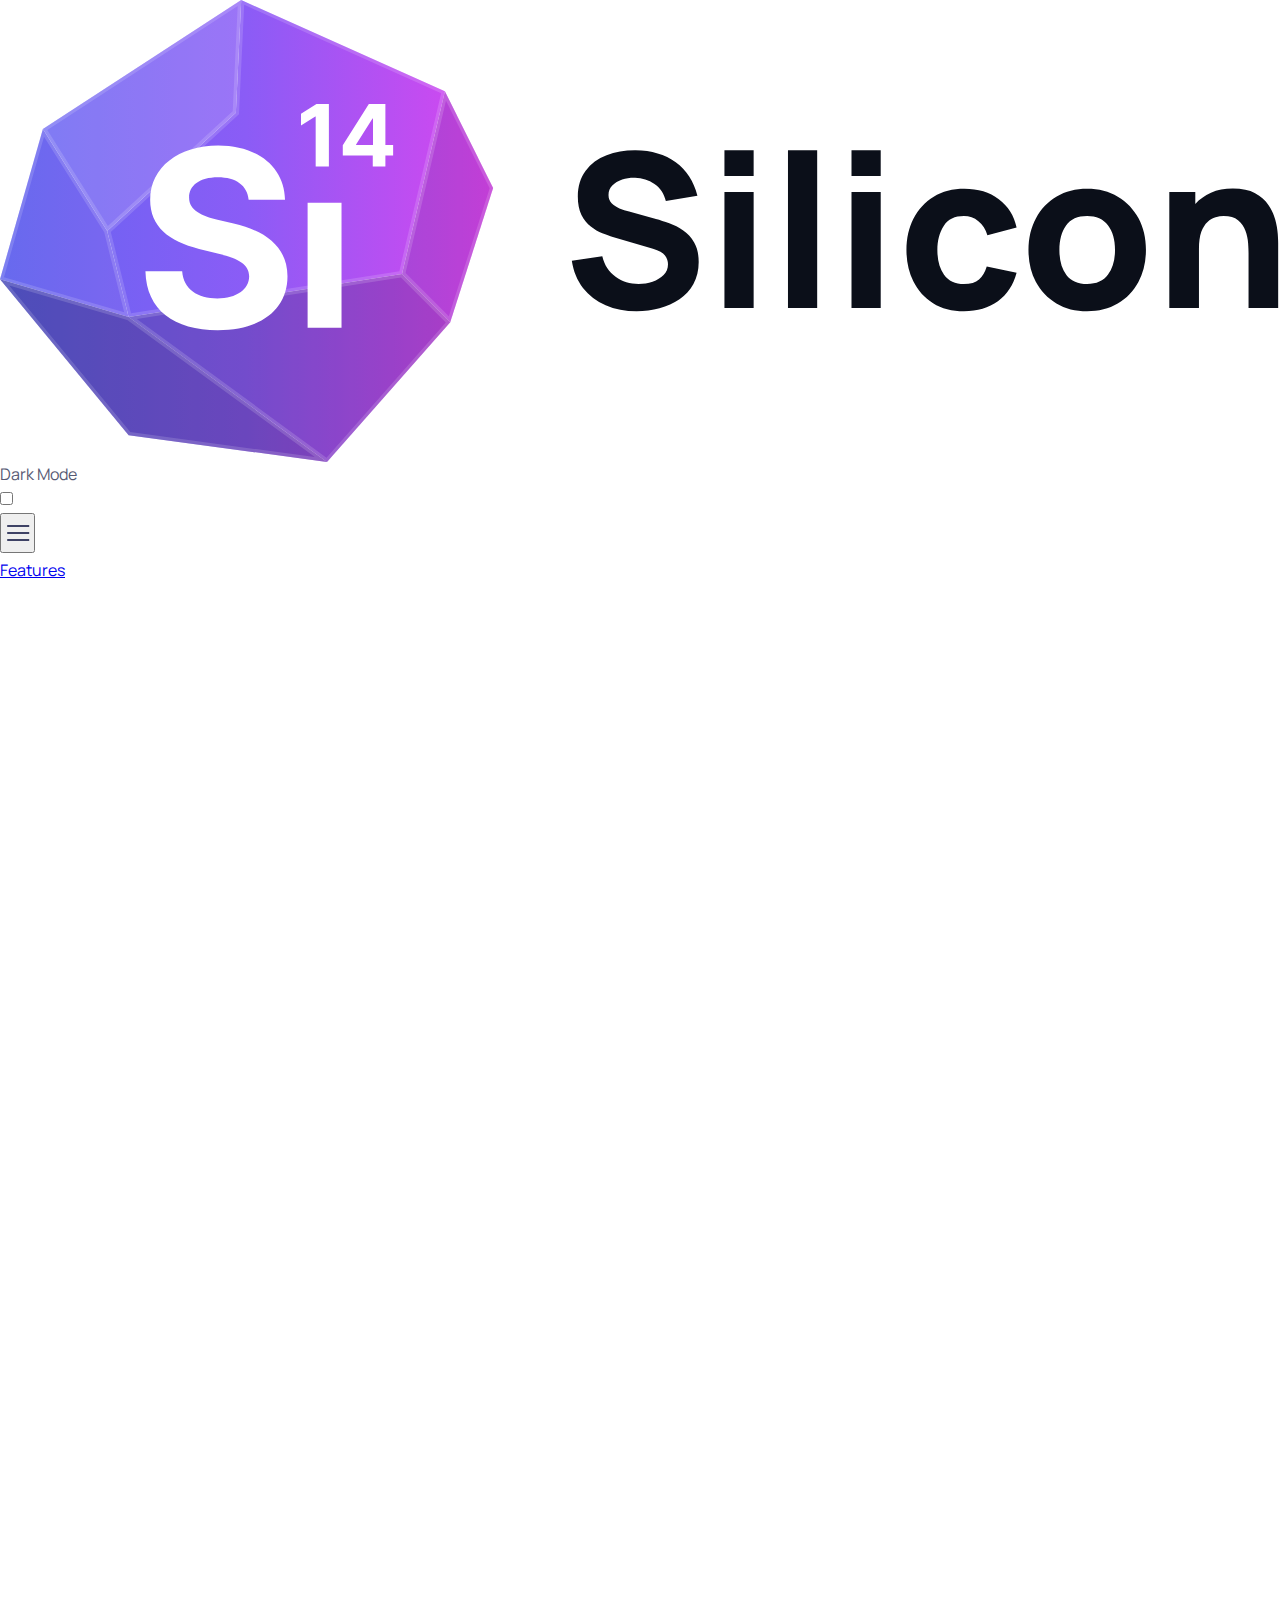
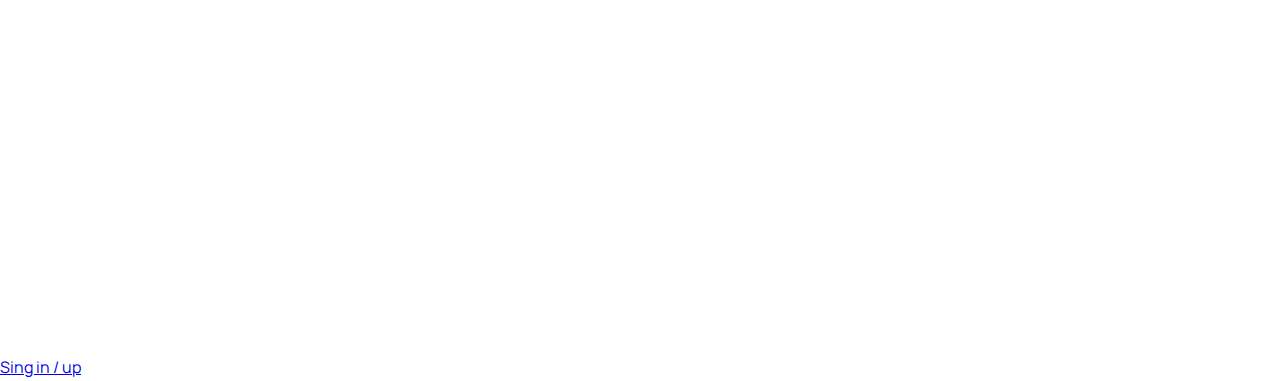
==== index.html @ 9d09c2cf "Initial layout and navbar implemented" ====
<!DOCTYPE html>
<html lang="en">
<head>
    <meta charset="UTF-8">
    <meta name="viewport" content="width=device-width, initial-scale=1.0">
    <title>Silicon | Manage All Your Money in One App</title>
    <link rel="stylesheet" href="styles.css">
</head>
<body>
    <nav>
        <div class="container">
            <a href="/">
                <img src="/images/logo.svg" alt="">
            </a>

            <div class="darkmode-toggle">
                <p>Dark Mode</p>
                <label class="toggle">
                    <input type="checkbox" id="darkmode-switch">
                    <span class="slider"></span>
                </label>
            </div>

            <button class="media-btn" aria-controls="main-menu" aria-expanded="false" aria-label="toggle navigation">
                <img src="/images/icons/hamburger.svg">
            </button>

            <ul id="main-menu" class="main-menu">
                <li>
                    <a href="#" class="nav-link">Features</a>
                </li>
                <li>
                    <a href="#" class="btn btn-primary">
                        <img src="images/icons/user.svg" alt="">
                        <span>Sing in / up</span>
                    </a>
                </li>
            </ul>

        </div>
    </nav>
</body>
</html>
---- styles.css ----
@import url('https://fonts.googleapis.com/css2?family=Manrope:wght@200..800&display=swap');



:root {
    --clr-bg: #fff;
    --clr-gray-100: #D9D9D9;
    --clr-gray-200: #EFF2FC;
    --clr-gray-300: #E2E5F1;
    --clr-gray-400: #D4D7E5;
    --clr-gray-500: #B4B7C9;
    --clr-gray-600: #9397AD;
    --clr-gray-700: #565973;
    --clr-gray-800: #33354D;
    --clr-gray-900: #0B0F19;
    --clr-primary: #6366F1;
    --clr-text-heading: var(--clr-gray-900);
    --clr-text-body: var(--clr-gray-700);
    --clr-navigation-text: var(--clr-gray-800);
    --clr-bg-100: var(--clr-bg-100);
    --br-m: 0.375em;
    --br-l: 0.5em;
}

*, *::after, *::before{
    box-sizing: border-box;
    padding: 0;
    margin: 0;
}



body{
    font-family: "Manrope", sans-serif;
    line-height: 1.6;
    background-color: var(--clr-bg);
    color: var(--clr-text-body);
}

img {
    display: block; 
    width: 100%;
}

input, button, textarea, select{
    font: inherit;
}

h1, h2, h3, h4, h5, h6 {
    text-wrap: balance;
    color: var(--clr-text-heading);
    font-weight: 800;
    line-height: 1.3;
}

ul, ol {
    list-style: none;
}
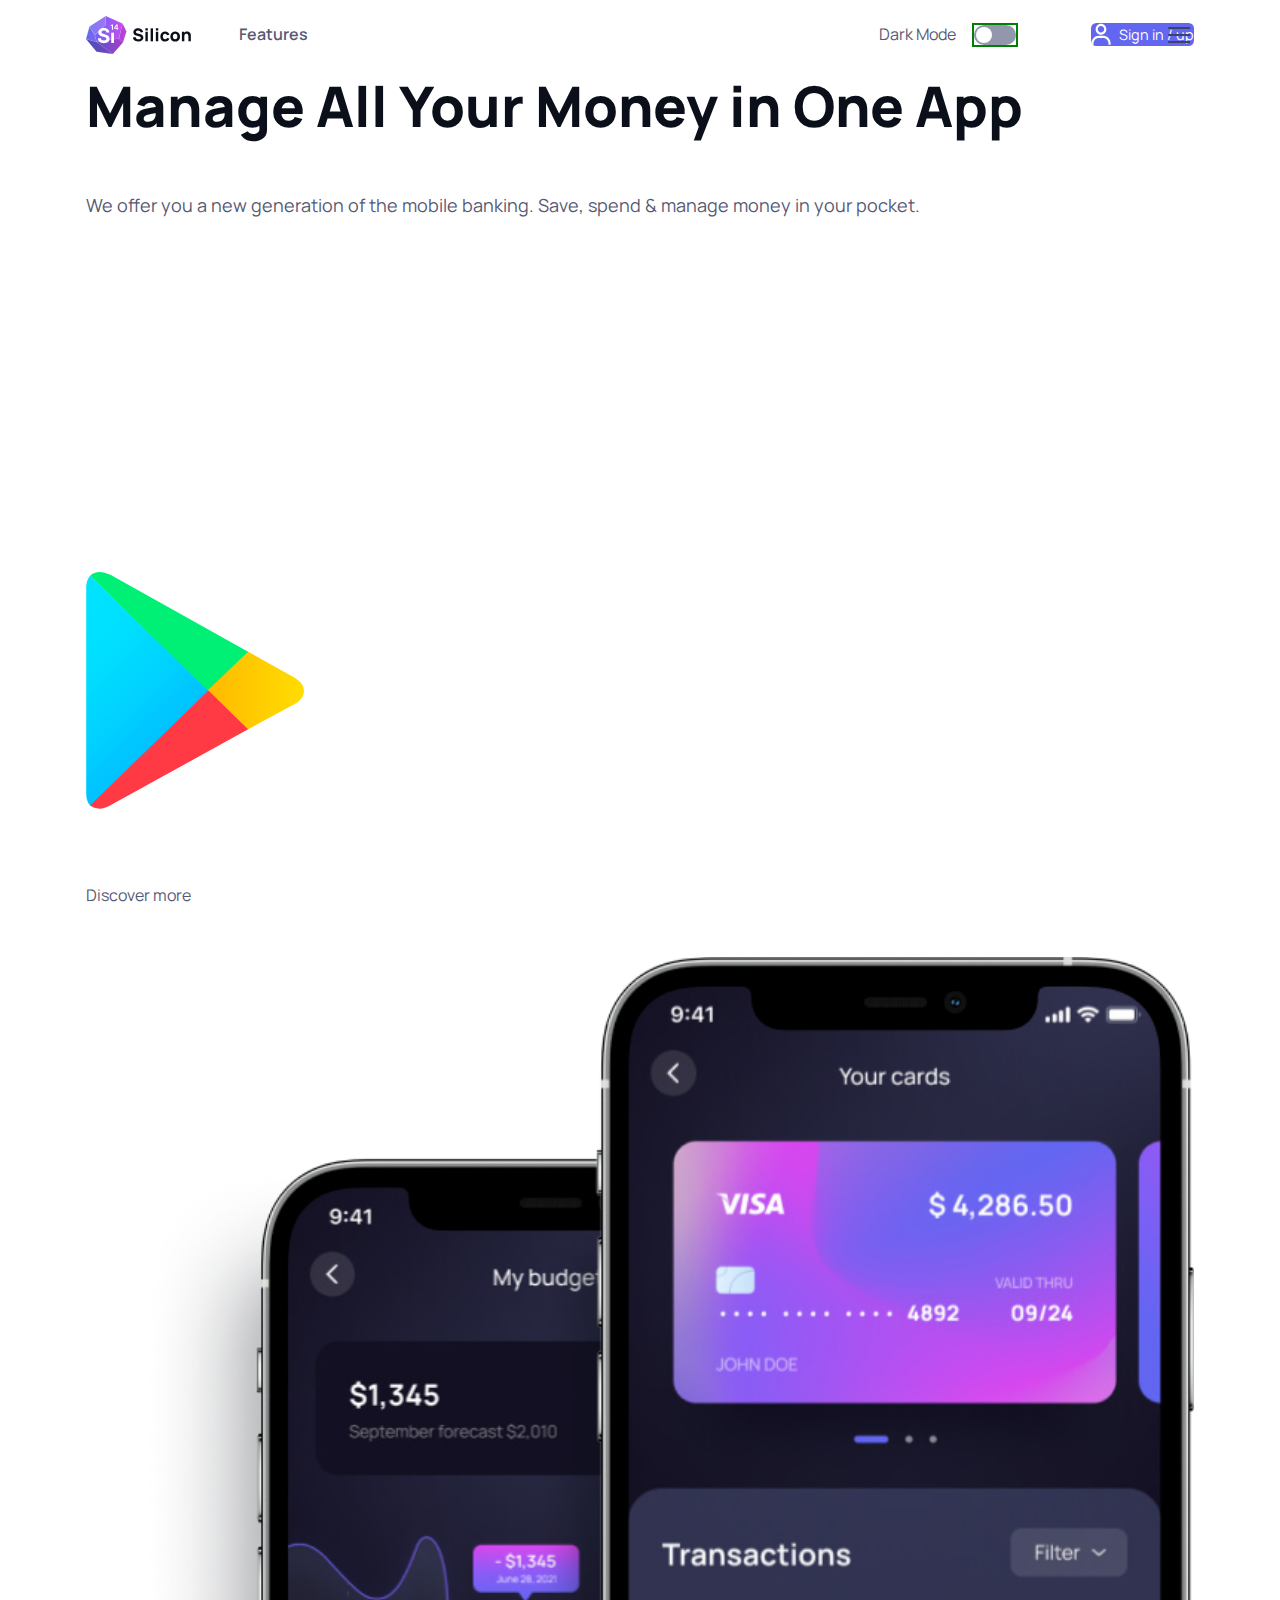
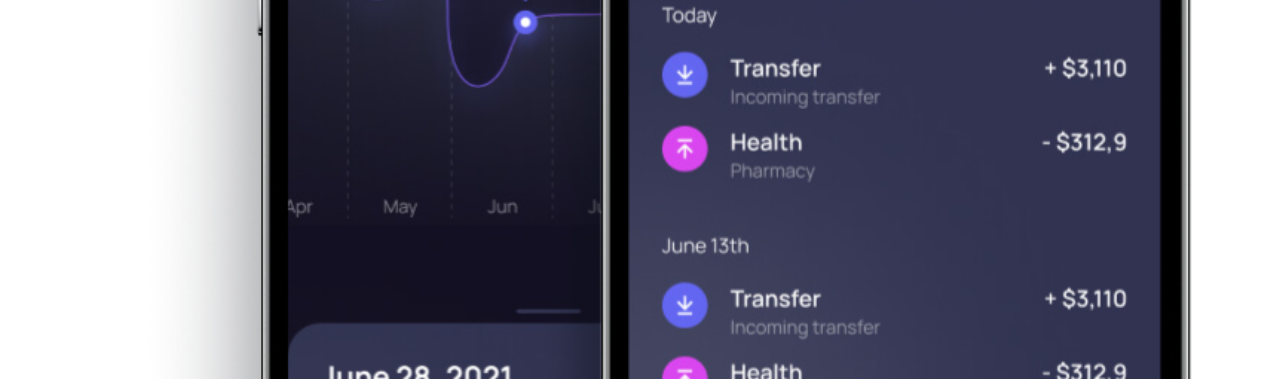
==== commit 7e8e0c00: "Navbar implemented" ====
--- a/index.html
+++ b/index.html
@@ -5,13 +5,17 @@
     <meta name="viewport" content="width=device-width, initial-scale=1.0">
     <title>Silicon | Manage All Your Money in One App</title>
     <link rel="stylesheet" href="styles.css">
+    <link rel="stylesheet" href="https://cdnjs.cloudflare.com/ajax/libs/font-awesome/6.6.0/css/all.min.css" integrity="sha512-Kc323vGBEqzTmouAECnVceyQqyqdsSiqLQISBL29aUW4U/M7pSPA/gEUZQqv1cwx4OnYxTxve5UMg5GT6L4JJg==" crossorigin="anonymous" referrerpolicy="no-referrer" />
 </head>
 <body>
-    <nav>
+    <nav class="main-nav" aria-label="main navigation">
+        <a href="#main" class="skip-link">Skip to main content</a>
+        
         <div class="container">
             <a href="/">
-                <img src="/images/logo.svg" alt="">
+                <img src="images/logo.svg" alt="Silicon logotype">
             </a>
+
 
             <div class="darkmode-toggle">
                 <p>Dark Mode</p>
@@ -21,23 +25,59 @@
                 </label>
             </div>
 
-            <button class="media-btn" aria-controls="main-menu" aria-expanded="false" aria-label="toggle navigation">
-                <img src="/images/icons/hamburger.svg">
+            <button class="menu-btn" aria-controls="main-menu" aria-expanded="false" aria-label="toggle navigation">
+                <img src="images/icons/hamburger.svg" alt="">
             </button>
 
-            <ul id="main-menu" class="main-menu">
+
+            <ul id="main-menu" class="main-menu hide">
                 <li>
                     <a href="#" class="nav-link">Features</a>
                 </li>
                 <li>
                     <a href="#" class="btn btn-primary">
                         <img src="images/icons/user.svg" alt="">
-                        <span>Sing in / up</span>
+                        <span>Sign in / up</span>
                     </a>
                 </li>
             </ul>
 
         </div>
     </nav>
+    <div id="main">
+        <section aria-label="showcase" class="showcase">
+            <div class="container space-y-3">
+                <h1 class="d4">Manage All Your Money in One App</h1>
+                <div class="content space-y-3">
+                    <p class="text-lg">We offer you a new generation of the mobile banking.
+                        Save, spend & manage money in your pocket.</p>
+                        <div class="market-btns">
+                            <a href="#" class="store-btn">
+                                <span class="sr-only">Download on App Store</span>
+                                <img src="/images/icons/appstore-light.svg">
+                            </a href="#" class="store-btn">
+                            <a>
+                                <span class="sr-only">Get it on Google Play</span>
+                                <img src="/images/icons/google-light.svg">
+                            </a>
+                        </div>
+
+                        <div class="more">
+                            <a href="#feature" class="btn-round btn-white">
+                                <i class="fa-solid fa-chevron-down"></i>
+                            </a>
+                            <span>Discover more</span>
+                        </div>
+                </div>
+                <div class="phone-image-container">
+                    <img src="/images/iphones.png" alt="">
+
+                </div>
+            </div>
+
+
+        </section>
+    </div>
+    <script src="script.js"></script>
 </body>
 </html>--- a/styles.css
+++ b/styles.css
@@ -4,7 +4,7 @@
 
 :root {
     --clr-bg: #fff;
-    --clr-gray-100: #D9D9D9;
+    --clr-gray-100: #F3F6FF;
     --clr-gray-200: #EFF2FC;
     --clr-gray-300: #E2E5F1;
     --clr-gray-400: #D4D7E5;
@@ -28,7 +28,23 @@
     margin: 0;
 }
 
-
+.d4 {
+    font-size: 3.5rem;
+}
+.text-lg{
+    font-size: 1.125rem;
+}
+
+input, button, textarea, select {
+    font: inherit;
+}
+
+h1, h2, h3, h4, h5, h6 {
+    text-wrap: balance;
+    color: var(--clr-text-heading) ;
+    font-weight: 800; 
+    line-height: 1.3;
+}
 
 body{
     font-family: "Manrope", sans-serif;
@@ -57,11 +73,272 @@
     list-style: none;
 }
 
-
-
-
-
-
-
-
-
+.container {
+    width: 100%;
+    margin-inline: auto;
+    padding-inline: 1rem;
+
+    @media (width > 576px){
+        max-width: 540px;
+    }
+    @media (width > 768px){
+        max-width: 720px;
+    }
+    @media (width > 992px){
+        max-width: 960px;
+    }
+    @media (width > 1200px){
+        max-width: 1140px;
+    }
+    @media (width > 1400px){
+        max-width: 1320px;
+    } 
+}
+
+.space-y-2 > * + *{
+    margin-top: 2rem;
+}
+.space-y-3 > * + *{
+    margin-top: 3rem;
+}
+.space-y-4 > * + *{
+    margin-top: 4rem;
+}
+
+.sr-only{
+    position: absolute;
+    width: 1px;
+    height: 1px;
+    padding: 0;
+    margin: -1px;
+    overflow: hidden;
+    clip: rect(0,0,0,0);
+    white-space: nowrap;
+    border-width: 0;
+}
+
+img{
+    display: block;
+    width: 100%;
+}
+
+.txt-lg {
+    font-size: 1.125rem;
+}
+
+.btn {
+    font-size: 0.9rem;
+    background-color: transparent;
+    padding: .9ewm 1.8em;
+    display: flex;
+    gap: .5rem;
+    text-wrap: nowrap;
+    border-radius: var(--br-m);
+    text-decoration: none;
+    border: 0;
+    cursor: pointer;
+
+    img{
+        height: 1.5em;
+    }
+}
+
+.btn-primary {
+    background-color: var(--clr-primary);
+    color: #fff;
+    transition: background-color 150ms;
+
+    &:hover,
+    &:focus-visible{
+        background-color: hsl(from var(--clr-primary) h s calc(1 - 10));
+    }
+}
+.toggle {
+    input[type="checkbox"]{
+        width: 0;
+        height: 0;
+        opacity: 0;
+    
+    }
+
+    .slider {
+        background-color: var(--clr-gray-600);
+        position: absolute;
+        inset: 0;
+        border-radius: 100vw;
+    }
+    
+    --_width: 46px;
+    --_height: 24px;
+    border: 2px solid green;
+    width: var(--_width);
+    height: var(--_height);
+    flex-shrink: 0;
+    position: relative;
+    display: inline-block;
+
+
+    .slider::after{
+        position: absolute;
+        content: '';
+        top: 2px;
+        left: 2px;
+        background-color: #fff;
+        border-radius: 50%;
+        height: calc(100% - 4px);
+        aspect-ratio: 1;
+        transition: all 250ms;
+    }
+
+    input[type="checkbox"]:checked ~ .slider::after{
+        left: calc(100% - var(--_height) + 2px);
+    }
+    input[type="checkbox"]:checked ~ .slider{
+        background-color: var(--clr-primary);
+    }
+    
+}
+
+.main-nav{
+    padding-block: 1rem;
+    position: relative;
+    width: 100%;
+    top:0;
+
+    .skip-link{
+        display: inline-block;
+        padding: 1rem;
+        background-color: var(--clr-bg);
+        border: 1px solid  var(--clr-primary);
+        border-radius: 0 1rem 1rem 0;
+        position: absolute;
+        left: -100vw;
+        top : 10rem;
+        transition: 300ms;
+
+        &:focus{
+            left: 0;
+        }
+    }
+
+    .container{
+        position: relative;
+    }
+
+    .container,
+    .main-menu{
+        display: flex;
+        align-items: center;
+    }
+
+    .darkmode-toggle{
+        position: absolute;
+        right: 12rem;
+        display: flex;
+        align-items: center;
+        gap: 1rem;
+    }
+    
+    .menu-btn{
+        /* display: none;*/
+        background-color: transparent;
+        border: 0;
+        padding: 0.5rem;
+        padding-right: 0;
+        cursor: pointer;
+        position: absolute;
+        right: 1rem;
+        z-index: 99099;
+    }
+
+    .main-menu{
+        width: 100%;
+        justify-content: space-between;
+        margin-left: 3rem;
+    }
+
+    .nav-link{
+        color: (var(--clr-navigation-text));
+        text-decoration: none;
+        font-weight: 600;
+        &:hover, &:focus-visible{
+            cursor: pointer;
+            color: var(--clr-primary);
+        }
+    }
+
+    @media (width < 992px){
+        .menu-btn{
+            display: block;
+        }
+        .container{
+            position: static;
+        }
+        .darkmode-toggle{
+            right: 8rem;
+        }
+        .main-menu{
+            position: absolute;
+            top: 100%;
+            right: 0;
+            flex-direction: column-reverse;
+            gap: 1rem;
+            padding-block: 2rem;
+            background-color: var(--clr-bg);
+            box-shadow: 0 5px 5px #00000028;
+        }
+
+        .hide{
+            display: hide;
+        }
+
+        .nav-link{
+            display: inline-block;
+        }
+
+        .menu-btn[aria-expanded="true"] ~ .main-menu{
+            animation: openMenu 250ms forwards;
+        }
+
+        .menu-btn[aira-expanded="false"] ~ .main-menu{
+            animation: closeMenu 250ms forwards;
+        }   
+    }
+}
+
+@keyframes openMenu{
+    0%{
+        transform: translateY(-100%);
+        opacity: 0;
+    }
+
+    100%{
+        transform: translateY(0);
+        opacity: 1;
+    }
+}
+
+@keyframes closeMenu{
+    0%{
+        transform: translateY(0);
+        opacity: 1;
+    }
+
+    100%{
+        transform: translateY(-100%);
+        opacity: 0;
+    }
+}
+
+
+
+
+
+
+
+
+
+
+
+
+
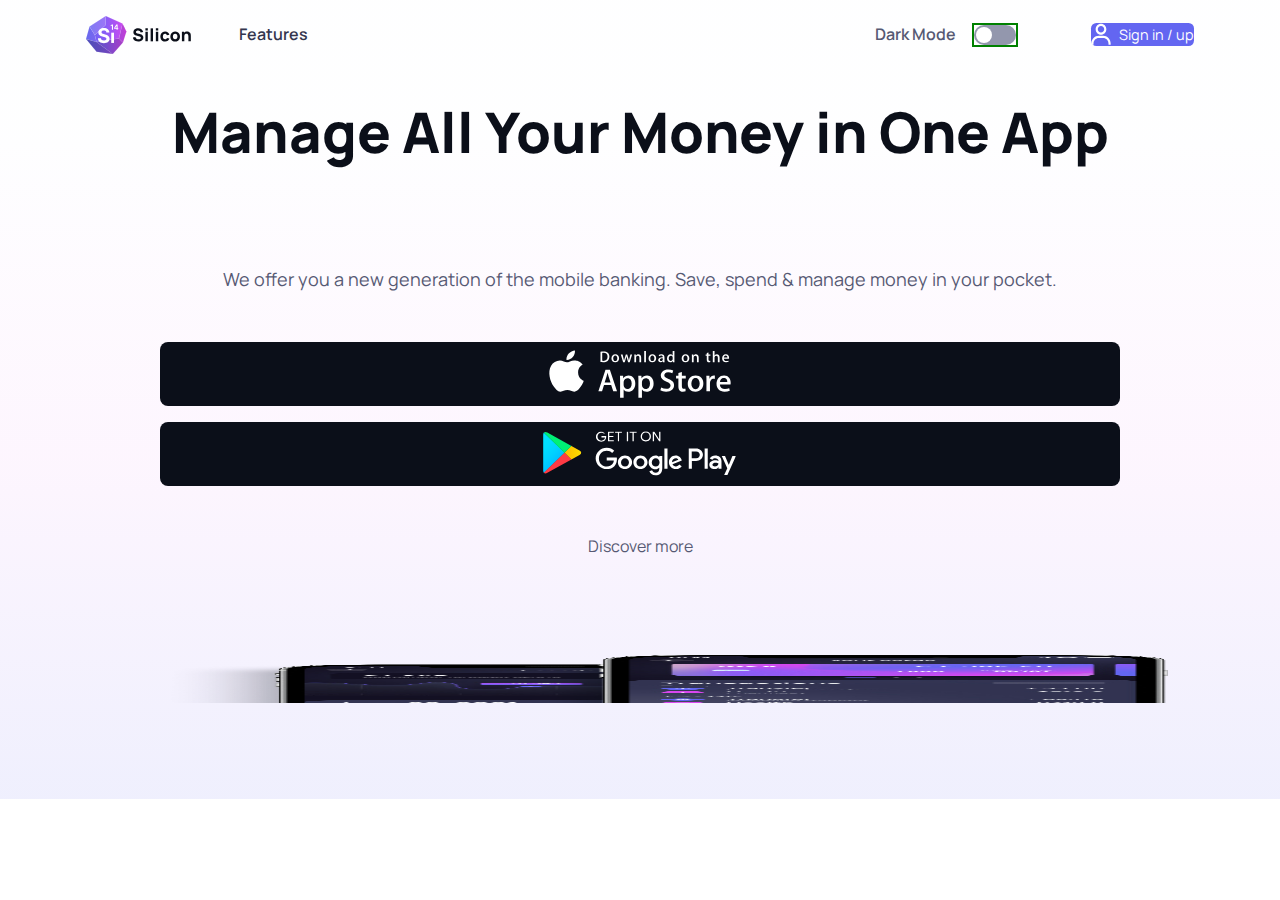
==== commit 868f368c: "showcase added and some changes were made" ====
--- a/index.html
+++ b/index.html
@@ -55,8 +55,8 @@
                             <a href="#" class="store-btn">
                                 <span class="sr-only">Download on App Store</span>
                                 <img src="/images/icons/appstore-light.svg">
-                            </a href="#" class="store-btn">
-                            <a>
+                            </a>
+                            <a href="#" class="store-btn">
                                 <span class="sr-only">Get it on Google Play</span>
                                 <img src="/images/icons/google-light.svg">
                             </a>
--- a/styles.css
+++ b/styles.css
@@ -199,21 +199,24 @@
     
 }
 
-.main-nav{
+/* NAVBAR START */
+/* NAVBAR START */
+.main-nav {
     padding-block: 1rem;
-    position: relative;
+    position: absolute;
     width: 100%;
-    top:0;
+    top: 0;
+
 
     .skip-link{
         display: inline-block;
         padding: 1rem;
         background-color: var(--clr-bg);
-        border: 1px solid  var(--clr-primary);
+        border: 1px solid var(--clr-primary);
         border-radius: 0 1rem 1rem 0;
         position: absolute;
         left: -100vw;
-        top : 10rem;
+        top: 10rem;
         transition: 300ms;
 
         &:focus{
@@ -224,31 +227,35 @@
     .container{
         position: relative;
     }
-
     .container,
     .main-menu{
         display: flex;
         align-items: center;
     }
 
-    .darkmode-toggle{
+    
+    .darkmode-toggle {
         position: absolute;
         right: 12rem;
         display: flex;
         align-items: center;
         gap: 1rem;
     }
-    
-    .menu-btn{
-        /* display: none;*/
+
+    p {
+        font-weight: 600;
+    }
+    .menu-btn {
+        display: none;
         background-color: transparent;
         border: 0;
-        padding: 0.5rem;
-        padding-right: 0;
+        /* width: 50px; */
+        /* aspect-ratio: 1; */
+        padding: .5rem;
         cursor: pointer;
         position: absolute;
         right: 1rem;
-        z-index: 99099;
+        z-index: 9999;
     }
 
     .main-menu{
@@ -257,54 +264,115 @@
         margin-left: 3rem;
     }
 
-    .nav-link{
-        color: (var(--clr-navigation-text));
+    .nav-link {
+        color: var(--clr-navigation-text);
         text-decoration: none;
-        font-weight: 600;
-        &:hover, &:focus-visible{
-            cursor: pointer;
+        font-weight:600;
+
+        &:hover,
+        &:focus-visible {
             color: var(--clr-primary);
         }
     }
 
-    @media (width < 992px){
+
+    @media(width <= 992px){
         .menu-btn{
             display: block;
         }
         .container{
             position: static;
         }
-        .darkmode-toggle{
+        .darkmode-toggle {
             right: 8rem;
         }
         .main-menu{
             position: absolute;
-            top: 100%;
+            top:100%;
             right: 0;
             flex-direction: column-reverse;
             gap: 1rem;
             padding-block: 2rem;
             background-color: var(--clr-bg);
+            z-index: 1000;
+            
             box-shadow: 0 5px 5px #00000028;
         }
+        .nav-link {
+            display: inline-block;
+            padding: 1rem;
+        }
 
         .hide{
-            display: hide;
-        }
-
-        .nav-link{
-            display: inline-block;
-        }
-
-        .menu-btn[aria-expanded="true"] ~ .main-menu{
-            animation: openMenu 250ms forwards;
-        }
-
-        .menu-btn[aira-expanded="false"] ~ .main-menu{
-            animation: closeMenu 250ms forwards;
-        }   
-    }
-}
+            display: none;
+        }
+        .menu-btn[aria-expanded="true"] ~ .main-menu {
+            animation: openMenu 250ms forwards
+        }
+        .menu-btn[aria-expanded="false"] ~ .main-menu {
+            animation: closeMenu 250ms forwards
+        }
+
+    }
+
+
+
+    @media (width < 540px){
+        .darkmode-toggle {
+            right: 4rem;
+        }
+        .darkmode-toggle p{
+            position: absolute;
+            width: 1px;
+            height: 1px;
+            padding: 0;
+            margin: -1px;
+            overflow: hidden;
+            clip: rect(0, 0, 0, 0);
+            white-space: nowrap;
+            border-width: 0;
+
+        }
+    }
+
+}
+/* NAVBAR END */
+
+/* ٔNAVBAR END */
+
+
+/* Showcase */
+.showcase {
+    padding: 6rem;
+    text-align: center;
+    background-color: var(--clr-bg);
+    background-image: linear-gradient(to top, rgba(99, 101, 241, 0.1), rgba(219, 70, 239, 0.05) 42%, rgba(241, 244, 253, 0.07) 83%);
+
+    .content{
+        padding: 3rem;
+    }
+
+    .market-btns{
+        display: flex;
+        flex-direction: column;
+        gap: 1rem;
+    }
+
+    .store-btn{
+        background-color: var(--clr-gray-900);
+        width: 100%;
+        padding: .5em 1em;
+        border-radius: var(--br-l);
+    }
+    img{
+        height: 3em;
+    }
+}
+/*showcase end */
+
+
+
+
 
 @keyframes openMenu{
     0%{
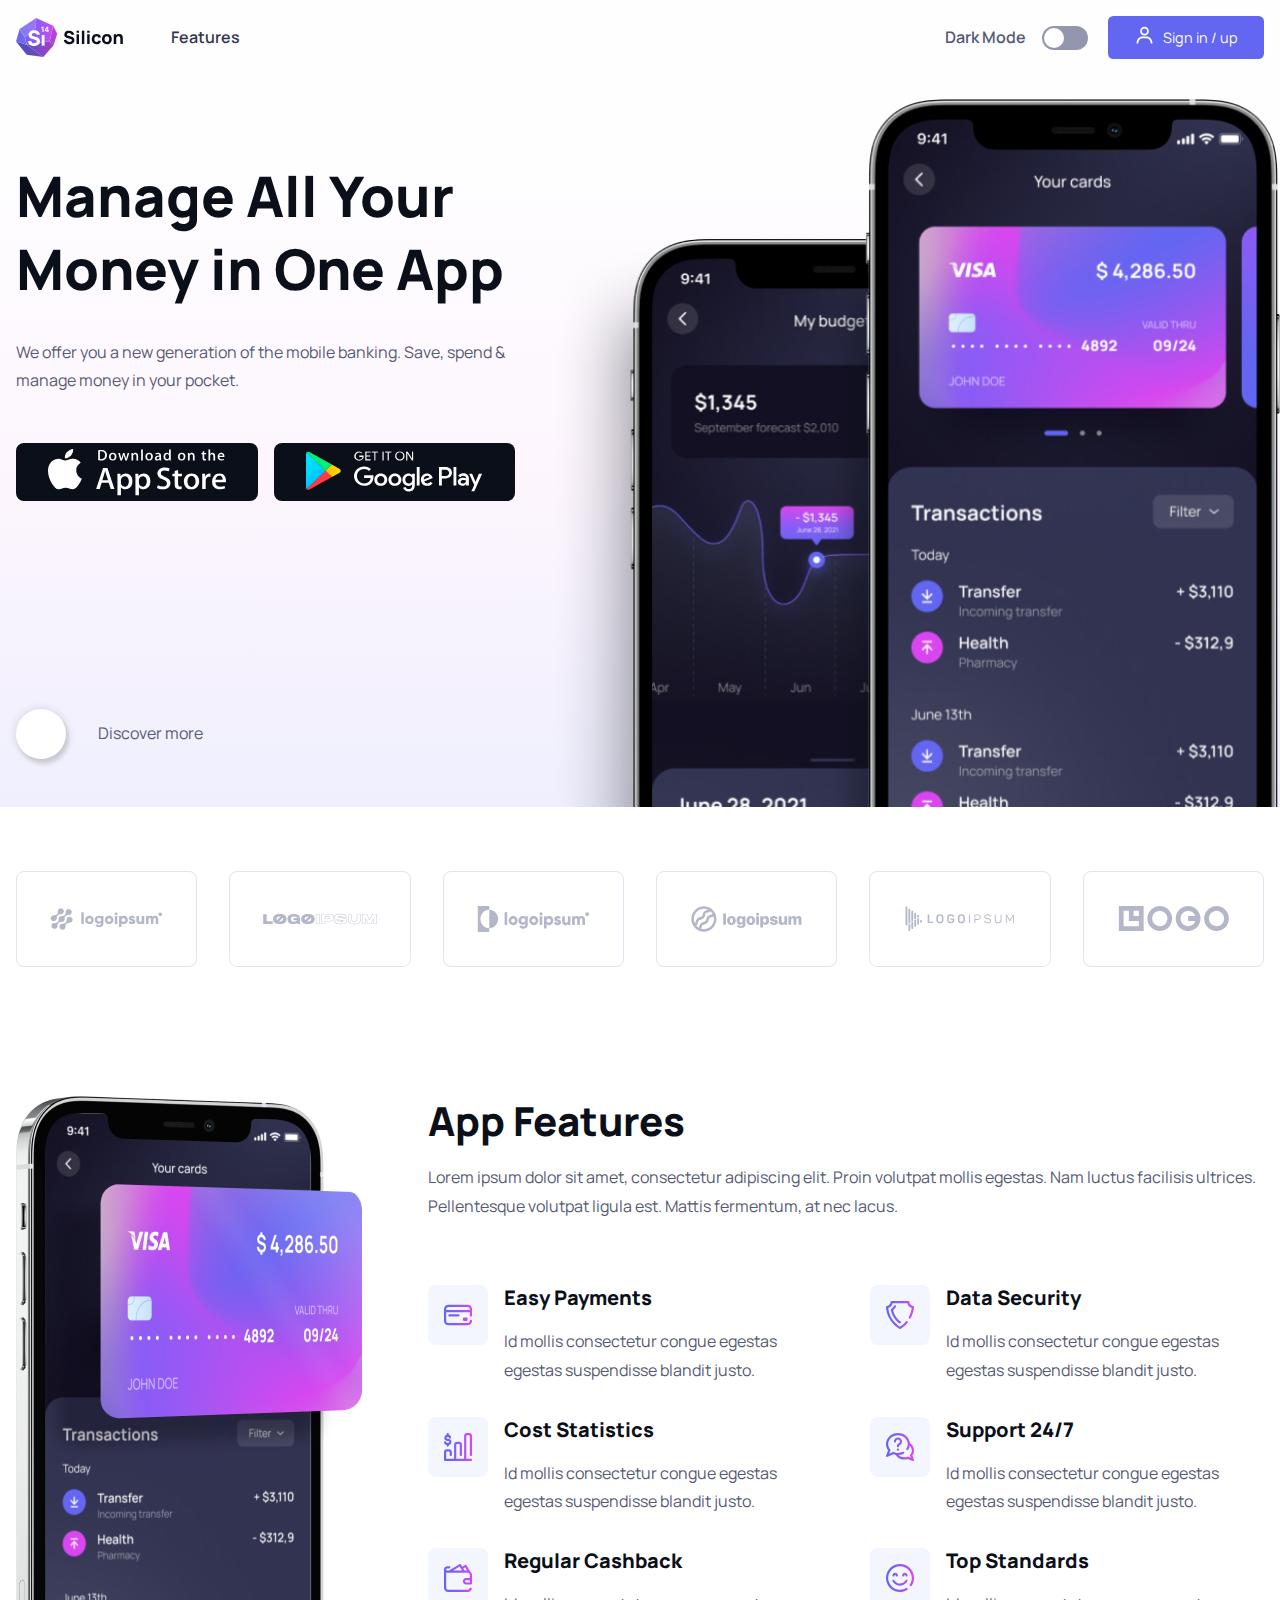
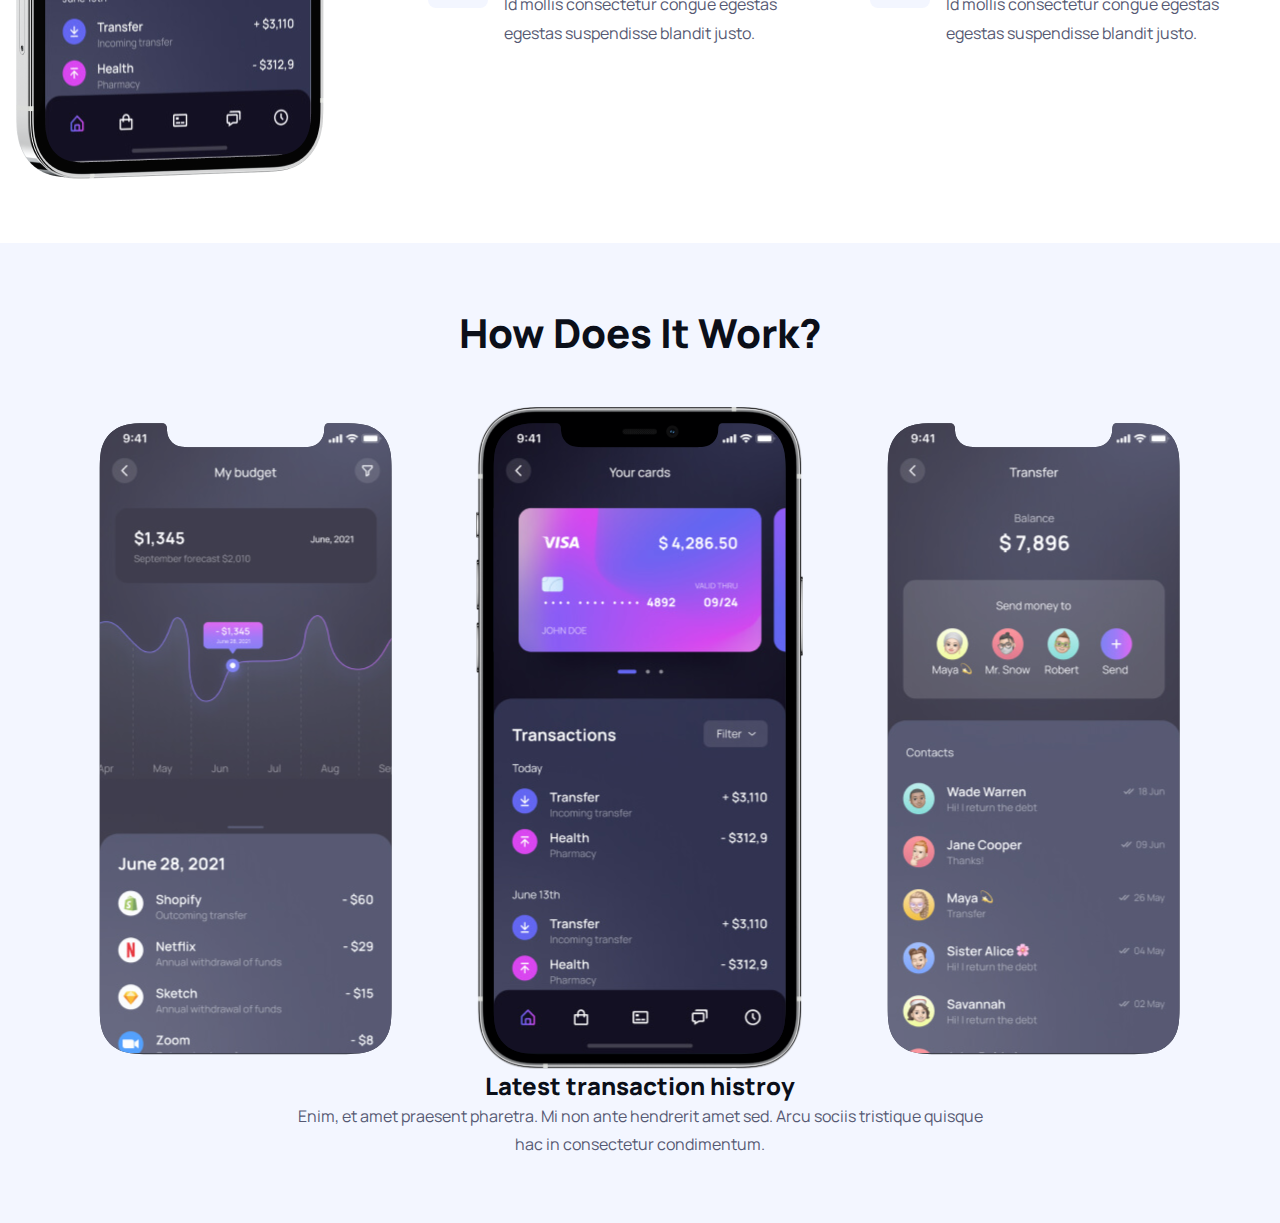
==== commit d7500c55: "slider implemented" ====
--- a/index.html
+++ b/index.html
@@ -4,16 +4,18 @@
     <meta charset="UTF-8">
     <meta name="viewport" content="width=device-width, initial-scale=1.0">
     <title>Silicon | Manage All Your Money in One App</title>
+    <link rel="stylesheet" href="https://cdnjs.cloudflare.com/ajax/libs/font-awesome/6.6.0/css/all.min.css" integrity="sha512-Kc323vGBEqzTmouAECnVceyQqyqdsSiqLQISBL29aUW4U/M7pSPA/gEUZQqv1cwx4OnYxTxve5UMg5GT6L4JJg==" crossorigin="anonymous" referrerpolicy="no-referrer" />
     <link rel="stylesheet" href="styles.css">
-    <link rel="stylesheet" href="https://cdnjs.cloudflare.com/ajax/libs/font-awesome/6.6.0/css/all.min.css" integrity="sha512-Kc323vGBEqzTmouAECnVceyQqyqdsSiqLQISBL29aUW4U/M7pSPA/gEUZQqv1cwx4OnYxTxve5UMg5GT6L4JJg==" crossorigin="anonymous" referrerpolicy="no-referrer" />
 </head>
 <body>
+    
     <nav class="main-nav" aria-label="main navigation">
         <a href="#main" class="skip-link">Skip to main content</a>
         
         <div class="container">
             <a href="/">
-                <img src="images/logo.svg" alt="Silicon logotype">
+                <img class="show-light" src="images/logotype.svg" alt="Silicon logotype">
+                <img class="show-dark" src="images/logotype-dark.svg" alt="Silicon logotype">
             </a>
 
 
@@ -44,40 +46,178 @@
 
         </div>
     </nav>
-    <div id="main">
+
+
+    <main id="main">
         <section aria-label="showcase" class="showcase">
             <div class="container space-y-3">
                 <h1 class="d4">Manage All Your Money in One App</h1>
                 <div class="content space-y-3">
                     <p class="text-lg">We offer you a new generation of the mobile banking.
                         Save, spend & manage money in your pocket.</p>
-                        <div class="market-btns">
-                            <a href="#" class="store-btn">
-                                <span class="sr-only">Download on App Store</span>
-                                <img src="/images/icons/appstore-light.svg">
-                            </a>
-                            <a href="#" class="store-btn">
-                                <span class="sr-only">Get it on Google Play</span>
-                                <img src="/images/icons/google-light.svg">
-                            </a>
-                        </div>
-
-                        <div class="more">
-                            <a href="#feature" class="btn-round btn-white">
-                                <i class="fa-solid fa-chevron-down"></i>
-                            </a>
-                            <span>Discover more</span>
-                        </div>
-                </div>
-                <div class="phone-image-container">
-                    <img src="/images/iphones.png" alt="">
-
-                </div>
-            </div>
-
-
-        </section>
-    </div>
+                    <div class="market-btns">
+                        <a href="#" class="store-btn">
+                            <span class="sr-only">Download on App Store</span>
+                            <img class="show-light" src="/images/icons/appstore-light.svg" alt="">
+                            <img class="show-dark" src="/images/icons/appstore-dark.svg" alt="">
+                        </a>
+                        <a href="#" class="store-btn">
+                            <span class="sr-only">Get it on Google Play</span>
+                            <img class="show-light" src="/images/icons/google-light.svg" alt="">
+                            <img class="show-dark" src="/images/icons/google-dark.svg" alt="">
+                        </a>
+                    </div>
+
+                    <div class="more">
+                        <a href="#features" class="btn-round btn-white">
+                            <i class="fa-solid fa-chevron-down"></i>
+                        </a>
+                        <span>Discover more</span>
+                    </div>
+                    
+                </div>
+
+                <div class="phone-img-container">
+                    <img src="/images/iphones.png" alt="two iphones with charts and credit card on the screen">
+                </div>
+            </div>
+        </section>
+
+        <section aria-label="our customers" class="logos">
+            <div class="container">
+                <div class="logo-card">
+                    <img src="/images/logos/logoipsum1.svg" alt="">
+                </div>
+                <div class="logo-card">
+                    <img src="/images/logos/logoipsum2.svg" alt="">
+                </div>
+                <div class="logo-card">
+                    <img src="/images/logos/logoipsum3.svg" alt="">
+                </div>
+                <div class="logo-card">
+                    <img src="/images/logos/logoipsum4.svg" alt="">
+                </div>
+                <div class="logo-card">
+                    <img src="/images/logos/logoipsum5.svg" alt="">
+                </div>
+                <div class="logo-card">
+                    <img src="/images/logos/logoipsum6.svg" alt="">
+                </div>
+                
+            </div>
+        </section>
+
+        <section aria-label="App features" class="features">
+            <div class="container">
+                <div class="iphone">
+                    <img src="/images/iphone-tilted.png" alt="">
+                </div>
+                <div class="text space-y-1">
+                    <h2 class="h1">App Features</h2>
+                    <p class="text-lg">
+                        Lorem ipsum dolor sit amet, consectetur adipiscing elit. Proin volutpat mollis egestas. Nam luctus facilisis ultrices. Pellentesque volutpat ligula est. Mattis fermentum, at nec lacus.
+                    </p>
+
+                    <div class="features-grid">
+
+                        <div class="feature-card">
+                            <div class="icon-container">
+                                <img src="images/icons/credit-card.svg" alt="">
+                            </div>
+                            <div class="space-y-1">
+                                <h3 class="h5">Easy Payments</h3>
+                                <p>Id mollis consectetur congue egestas egestas suspendisse blandit justo.</p>
+                            </div>
+                        </div>
+
+                        <div class="feature-card">
+                            <div class="icon-container">
+                                <img src="images/icons/shield.svg" alt="">
+                            </div>
+                            <div class="space-y-1">
+                                <h3 class="h5">Data Security</h3>
+                                <p>Id mollis consectetur congue egestas egestas suspendisse blandit justo.</p>
+                            </div>
+                        </div>
+
+                        <div class="feature-card">
+                            <div class="icon-container">
+                                <img src="images/icons/bars-graphic.svg" alt="">
+                            </div>
+                            <div class="space-y-1">
+                                <h3 class="h5">Cost Statistics</h3>
+                                <p>Id mollis consectetur congue egestas egestas suspendisse blandit justo.</p>
+                            </div>
+                        </div>
+
+                        <div class="feature-card">
+                            <div class="icon-container">
+                                <img src="images/icons/communication.svg" alt="">
+                            </div>
+                            <div class="space-y-1">
+                                <h3 class="h5">Support 24/7</h3>
+                                <p>Id mollis consectetur congue egestas egestas suspendisse blandit justo.</p>
+                            </div>
+                        </div>
+
+                        <div class="feature-card">
+                            <div class="icon-container">
+                                <img src="images/icons/wallet.svg" alt="">
+                            </div>
+                            <div class="space-y-1">
+                                <h3 class="h5">Regular Cashback</h3>
+                                <p>Id mollis consectetur congue egestas egestas suspendisse blandit justo.</p>
+                            </div>
+                        </div>
+
+                        <div class="feature-card">
+                            <div class="icon-container">
+                                <img src="images/icons/happy.svg" alt="">
+                            </div>
+                            <div class="space-y-1">
+                                <h3 class="h5">Top Standards</h3>
+                                <p>Id mollis consectetur congue egestas egestas suspendisse blandit justo.</p>
+                            </div>
+                        </div>
+
+                        
+
+                    </div>
+
+
+                </div>
+            </div>
+        </section>
+
+        <section aria-label="How does it work" class="carousel-section">
+            <div class="container space-y-3">
+                <h2 class="h1">How Does It Work?</h2>
+
+                <div class="carousel">
+                    <div class="carousel-item">
+                        <img src="/images/iPhone 12 Pro left.svg" alt="">
+                    </div>
+                    <div class="carousel-item">
+                        <img src="/images/iPhone 12 Pro.svg" alt="">
+                    </div>
+                    <div class="carousel-item">
+                        <img src="/images/iPhone 12 Pro right.svg" alt="">
+                    </div>
+                </div>
+                
+            </div>
+
+            <div class="text">
+                <h3 class="h4"> Latest transaction histroy</h3>
+                <p>Enim, et amet praesent pharetra. Mi non ante hendrerit amet sed. Arcu sociis tristique quisque hac in consectetur condimentum.</p>
+            </div>
+
+
+        </section>
+
+    </main>
+
     <script src="script.js"></script>
+
 </body>
 </html>--- a/styles.css
+++ b/styles.css
@@ -1,9 +1,6 @@
 @import url('https://fonts.googleapis.com/css2?family=Manrope:wght@200..800&display=swap');
 
-
-
 :root {
-    --clr-bg: #fff;
     --clr-gray-100: #F3F6FF;
     --clr-gray-200: #EFF2FC;
     --clr-gray-300: #E2E5F1;
@@ -13,128 +10,160 @@
     --clr-gray-700: #565973;
     --clr-gray-800: #33354D;
     --clr-gray-900: #0B0F19;
+
     --clr-primary: #6366F1;
+
+    --clr-bg: #fff;
+    --clr-bg-100: var(--clr-gray-100);
+    --clr-text-body: var(--clr-gray-700);
     --clr-text-heading: var(--clr-gray-900);
-    --clr-text-body: var(--clr-gray-700);
     --clr-navigation-text: var(--clr-gray-800);
-    --clr-bg-100: var(--clr-bg-100);
+    --clr-market-btn: var(--clr-gray-900);
+    --clr-logo-bg: #F3F6FF;
+
+    --white-to-gray: #fff;
+
     --br-m: 0.375em;
     --br-l: 0.5em;
-}
-
-*, *::after, *::before{
+    --section-spacing: 4rem;
+
+}
+
+
+*, *::after, *::before {
     box-sizing: border-box;
     padding: 0;
     margin: 0;
 }
 
-.d4 {
-    font-size: 3.5rem;
-}
-.text-lg{
-    font-size: 1.125rem;
-}
-
+.dark{
+    
+    --clr-bg: var(--clr-gray-900);
+    --clr-bg-100: rgba(255, 255, 255, 0.04);
+    --clr-text-body: var(255, 255, 255, 0.7);
+    --clr-text-heading: #ffffff;
+    --clr-navigation-text: #ffffff;
+    --clr-logo-bg: rgba(99, 101, 241, 0.08);
+    --white-to-gray: var(255, 255, 255, 0.5);
+    --clr-market-btn: var(--clr-gray-100);
+    color-scheme: dark;
+
+
+    .show-light {display: none;}
+    .show-dark{display: block;}
+}
+
+.show-light {display: block;}
+.show-dark{display: none;}
+
+html {
+    color-scheme: dark;
+}
+body {
+    font-family: "Manrope", sans-serif;
+    line-height: 1.8;
+    background-color: var(--clr-bg);
+    color: var(--clr-text-body);
+}
+img {
+    display: block;
+    width: 100%;
+}
 input, button, textarea, select {
     font: inherit;
 }
-
 h1, h2, h3, h4, h5, h6 {
     text-wrap: balance;
-    color: var(--clr-text-heading) ;
-    font-weight: 800; 
-    line-height: 1.3;
-}
-
-body{
-    font-family: "Manrope", sans-serif;
-    line-height: 1.6;
-    background-color: var(--clr-bg);
-    color: var(--clr-text-body);
-}
-
-img {
-    display: block; 
-    width: 100%;
-}
-
-input, button, textarea, select{
-    font: inherit;
-}
-
-h1, h2, h3, h4, h5, h6 {
-    text-wrap: balance;
-    color: var(--clr-text-heading);
+    color:var(--clr-text-heading);
     font-weight: 800;
     line-height: 1.3;
 }
-
-ul, ol {
+ol, ul {
     list-style: none;
 }
 
+/* UTILITY CLASSES */
 .container {
     width: 100%;
     margin-inline: auto;
     padding-inline: 1rem;
 
-    @media (width > 576px){
+    @media (width < 576px) {
         max-width: 540px;
     }
-    @media (width > 768px){
+    @media (width < 768px) {
         max-width: 720px;
     }
-    @media (width > 992px){
+    @media (width < 992px) {
         max-width: 960px;
     }
-    @media (width > 1200px){
+    @media (width < 1200px) {
         max-width: 1140px;
     }
-    @media (width > 1400px){
+    @media (width < 1400px) {
         max-width: 1320px;
-    } 
-}
-
-.space-y-2 > * + *{
+    }
+}
+.space-y-1 > * + * {
+    margin-top: 1rem;
+}
+.space-y-2 > * + * {
     margin-top: 2rem;
 }
-.space-y-3 > * + *{
+.space-y-3 > * + * {
     margin-top: 3rem;
 }
-.space-y-4 > * + *{
+.space-y-4 > * + * {
     margin-top: 4rem;
 }
-
-.sr-only{
+.sr-only {
     position: absolute;
     width: 1px;
     height: 1px;
     padding: 0;
     margin: -1px;
     overflow: hidden;
-    clip: rect(0,0,0,0);
+    clip: rect(0, 0, 0, 0);
     white-space: nowrap;
     border-width: 0;
 }
-
-img{
-    display: block;
-    width: 100%;
-}
-
+.h1{
+    font-size: 2.5rem;
+    color: var(--clr-text-heading);
+    font-weight: 800;
+}
+
+.h4 {
+    font-size: 1.5rem;
+    color: var(--clr-text-heading);
+    font-weight: 800;
+}
+
+
+.h5{
+    font-size: 1.25rem;
+    color: var(--clr-text-heading);
+    font-weight: 800;
+}
+
+.d4 {
+    font-size: 3.5rem;
+    color: var(--clr-text-heading);
+    font-weight: 800;
+}
 .txt-lg {
     font-size: 1.125rem;
 }
 
 .btn {
     font-size: 0.9rem;
-    background-color: transparent;
-    padding: .9ewm 1.8em;
+    padding: .6em 1.8em;
     display: flex;
     gap: .5rem;
     text-wrap: nowrap;
     border-radius: var(--br-m);
     text-decoration: none;
+    background-color: transparent;
     border: 0;
     cursor: pointer;
 
@@ -142,64 +171,89 @@
         height: 1.5em;
     }
 }
-
+.btn-round {
+    display: flex;
+    width: 50px;
+    aspect-ratio: 1;
+    border-radius: 50%;
+    align-items: center;
+    justify-content: center;
+    text-decoration: none;
+    background-color: transparent;
+    border: 0;
+    cursor: pointer;
+}  
+.btn-white{
+    background-color: var(--white-to-gray);
+    color: var(--clr-navigation-text);
+
+    box-shadow: 0 0 10px #00000022, 3px 5px 4px #0000001f;
+    &:hover,
+    &:focus-visible {
+        background-color: hsl(from var(--white-to-gray) h s calc(1 - 10));
+    }
+
+}
 .btn-primary {
     background-color: var(--clr-primary);
     color: #fff;
+
     transition: background-color 150ms;
 
     &:hover,
-    &:focus-visible{
+    &:focus-visible {
         background-color: hsl(from var(--clr-primary) h s calc(1 - 10));
     }
 }
-.toggle {
-    input[type="checkbox"]{
+
+
+.toggle{
+    --_w: 46px;
+    --_h: 24px;
+
+    position: relative;
+    flex-shrink: 0;
+    display: inline-block;
+    width: var(--_w);
+    height: var(--_h);
+
+    input[type="checkbox"] {
         width: 0;
         height: 0;
         opacity: 0;
-    
-    }
-
-    .slider {
+    }
+
+    .slider{
+        position: absolute;
+        inset:0;
         background-color: var(--clr-gray-600);
-        position: absolute;
-        inset: 0;
         border-radius: 100vw;
     }
-    
-    --_width: 46px;
-    --_height: 24px;
-    border: 2px solid green;
-    width: var(--_width);
-    height: var(--_height);
-    flex-shrink: 0;
-    position: relative;
-    display: inline-block;
-
 
     .slider::after{
         position: absolute;
         content: '';
         top: 2px;
-        left: 2px;
-        background-color: #fff;
-        border-radius: 50%;
+        left:2px;
         height: calc(100% - 4px);
         aspect-ratio: 1;
+        border-radius: 50%;
+        background-color: #fff;
+
         transition: all 250ms;
     }
 
     input[type="checkbox"]:checked ~ .slider::after{
-        left: calc(100% - var(--_height) + 2px);
-    }
+        left: calc(100% - var(--_h) + 2px)
+    }
+
     input[type="checkbox"]:checked ~ .slider{
         background-color: var(--clr-primary);
     }
     
 }
 
-/* NAVBAR START */
+
 /* NAVBAR START */
 .main-nav {
     padding-block: 1rem;
@@ -338,75 +392,266 @@
 }
 /* NAVBAR END */
 
-/* ٔNAVBAR END */
-
-
-/* Showcase */
+/*SHOWCASE START*/
 .showcase {
-    padding: 6rem;
+    padding-top: 6rem;
     text-align: center;
     background-color: var(--clr-bg);
     background-image: linear-gradient(to top, rgba(99, 101, 241, 0.1), rgba(219, 70, 239, 0.05) 42%, rgba(241, 244, 253, 0.07) 83%);
+    
 
     .content{
-        padding: 3rem;
-    }
-
+        padding-bottom: 3rem;
+    }
     .market-btns{
         display: flex;
         flex-direction: column;
         gap: 1rem;
-    }
-
-    .store-btn{
-        background-color: var(--clr-gray-900);
+
+    }
+    .store-btn {
+        background-color: var(--clr-market-btn);
         width: 100%;
         padding: .5em 1em;
         border-radius: var(--br-l);
-    }
-    img{
-        height: 3em;
-    }
-}
-/*showcase end */
-
-
-
-
+
+        img{
+            height: 3em;
+        }
+    }
+    .more{
+        display: flex;
+        align-items: center;
+        justify-content: center;
+        gap: 2rem;
+    }
+
+    .phone-img-container{
+        display: none;
+    }
+    
+
+
+    @media (width > 768px){
+        .container{
+            position: relative;
+        }
+        .content{
+            width: 45%;
+            text-align: start;
+            margin-top: 6rem;
+        }
+
+        .market-btns{
+            flex-direction: row;
+        }
+        
+        .store-btn{
+            padding: 0 1em;
+        }
+        .more{
+            justify-content: flex-start;
+        }
+        
+        .phone-img-container{
+            display: block;
+            width: 60%;
+            position: absolute;
+            bottom: 0;
+            right: 0;
+        }
+    }
+
+    @media (width > 992px){
+        .store-btn{
+            padding: .3em 2em;
+
+        }
+
+        .more{
+            margin-top: 11rem;
+        }
+    }
+    @media (width > 1200px){
+        padding-top: 10rem;
+        text-align: start;
+
+        h1 {
+            width: 50%;
+        }
+        .content{
+            width: 40%;
+            margin-top: 2rem;
+        }
+        
+        .more{
+            margin-top: 13rem;
+        }
+    }
+
+    @media (width > 1400px){
+        padding-top: 10rem;
+        .more{
+            margin-top: 15rem;
+        }
+
+
+    }
+}
+/*SHOWCASE END*/
+
+/* LOGOS START */
+.logos {
+    /* display: none; */
+    padding-block: var(--section-spacing);
+
+
+    .container{
+        display: grid;
+        grid-template-columns: repeat(4, 1fr);
+        gap: 2rem;
+    }
+
+    .logo-card {
+        width: 100%;
+        border: 1px solid var(--clr-gray-300);
+        padding: 2rem;
+        border-radius: var(--br-l);
+        display: grid;
+        place-items: center;
+
+    }
+
+    @media (width > 768px){
+        display: block;
+        .logo-card:nth-last-of-type(-n+2){
+            /* background-color: red; */
+            display: none;
+        }
+    }
+
+    @media (width > 1200px){
+        .container {
+            grid-template-columns: repeat(6, 1fr);
+        }
+        .logo-card:nth-last-of-type(-n+2){
+            /* background-color: red; */
+            display: block;
+        }
+    }
+}
+/* LOGOS END */
+
+/* FEATURES START */
+.features {
+    text-align: center;
+    padding-block: var(--section-spacing);
+
+    .iphone {
+        display: none;
+    }
+
+    .features-grid {
+        display: grid;
+        gap: 2rem;   
+        margin-top: 4rem; 
+    }
+    .feature-card {
+        display: flex;
+        text-align: start;
+        gap: 1rem;
+        align-items: flex-start;
+
+    }
+
+    .icon-container {
+        background-color: var(--clr-logo-bg);
+        padding: 1rem;
+        border-radius: var(--br-l);
+        flex-shrink: 0;
+    }
+
+    @media (width > 768px) {
+        .features-grid{
+            grid-template-columns: repeat(2, 1fr);
+            gap: 2rem 3rem;
+        }
+    }
+
+    @media (width > 1200px) {
+        text-align: start;
+        .container {
+            display: flex;
+            gap: 4rem;
+        }
+        .iphone {
+            display: block;
+
+        }
+        .text{
+            flex: 1;
+        }
+    }
+    @media (width > 1400px) {
+        text-align: start;
+        .container {
+            gap: 10rem;
+        }
+        
+    }
+
+
+}
+/* FEATURES END */
+
+/* CAROUSAL START */
+.carousel-section {
+    padding-block: var(--section-spacing);
+    background-color: var(--clr-bg-100);
+    text-align: center;
+
+
+
+    .carousel{
+        display: flex;
+        justify-content: space-evenly;
+    }
+
+    .text{
+        max-width: 70ch;
+        margin-inline: auto;
+    }
+
+    @media (width < 768px) {
+
+        .carousel-item:first-of-type,
+        .carousel-item:last-of-type {
+            display: none;
+        }
+    }
+}
+
+/* CAROUSAL END */
+
+/* Animation */
 
 @keyframes openMenu{
     0%{
         transform: translateY(-100%);
-        opacity: 0;
-    }
-
+        opacity: 1;
+    }
     100%{
         transform: translateY(0);
         opacity: 1;
     }
 }
-
 @keyframes closeMenu{
     0%{
         transform: translateY(0);
         opacity: 1;
     }
-
     100%{
         transform: translateY(-100%);
         opacity: 0;
     }
-}
-
-
-
-
-
-
-
-
-
-
-
-
-
+}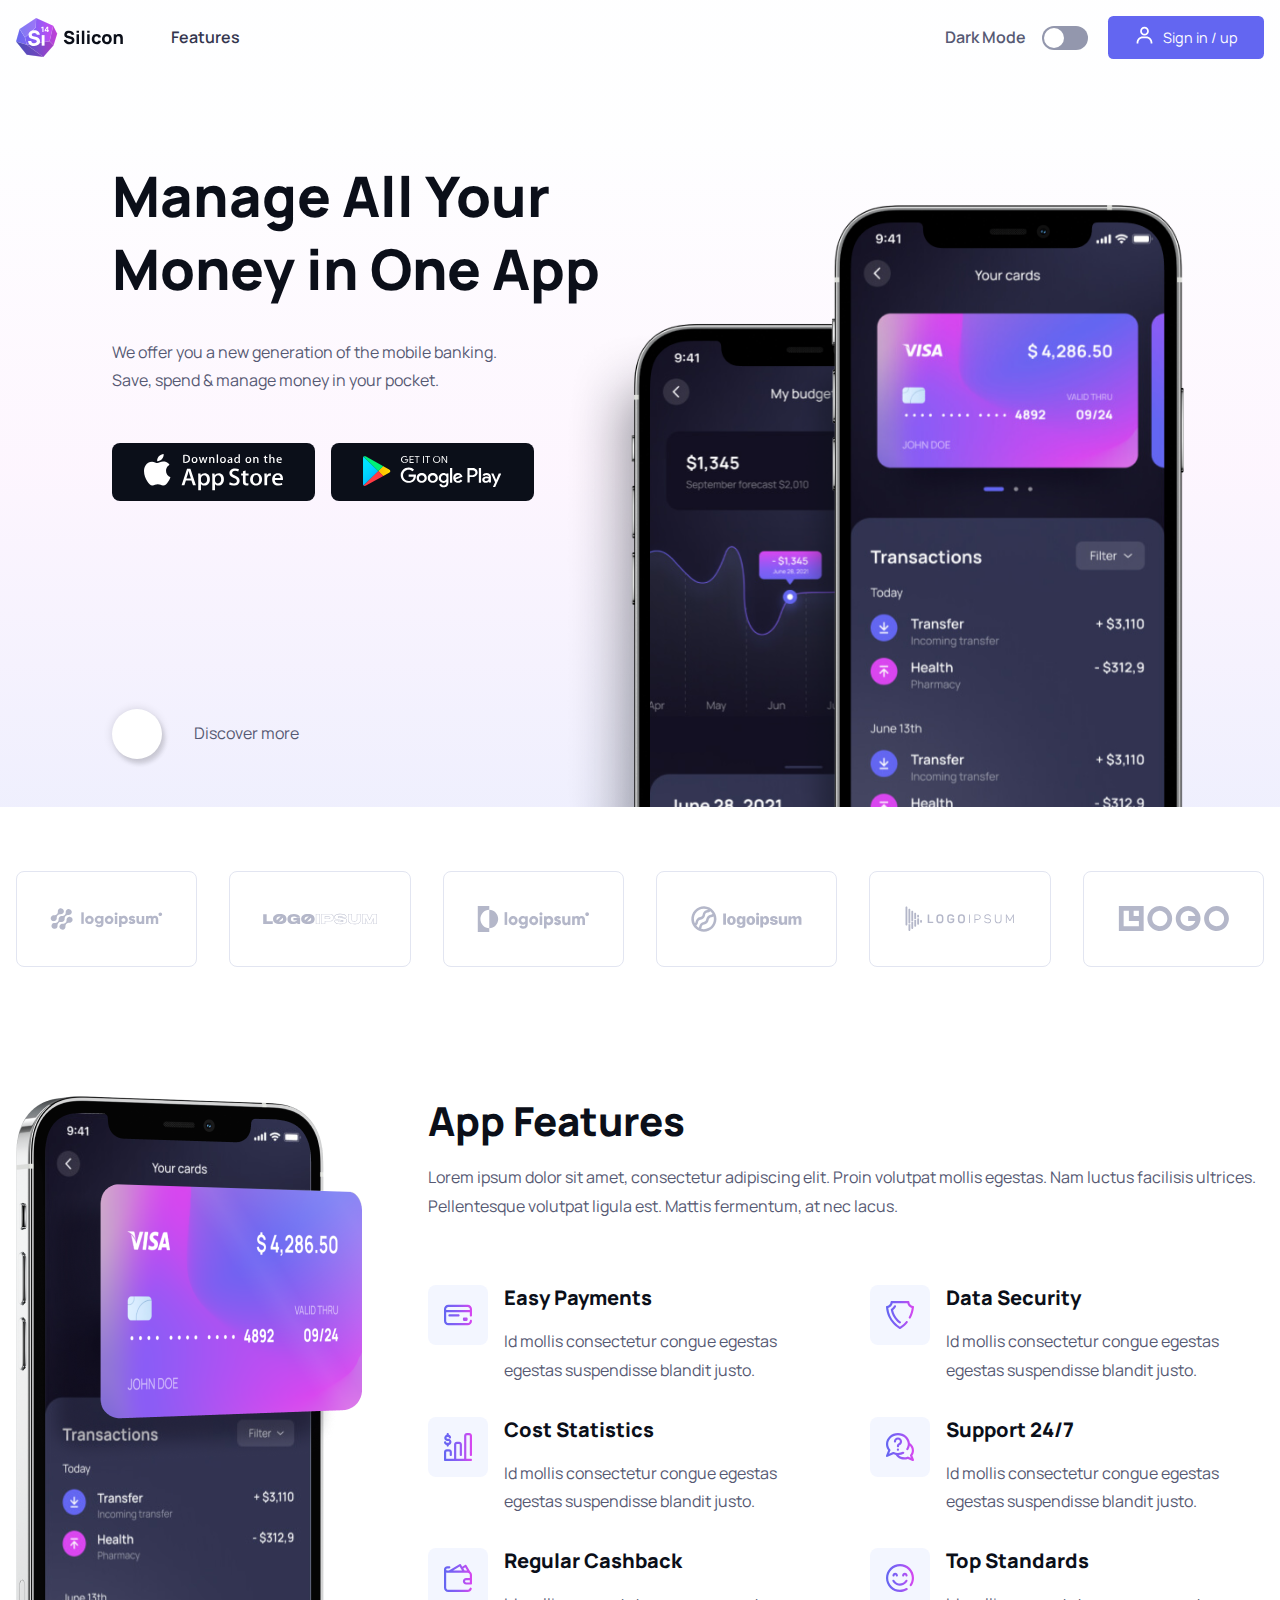
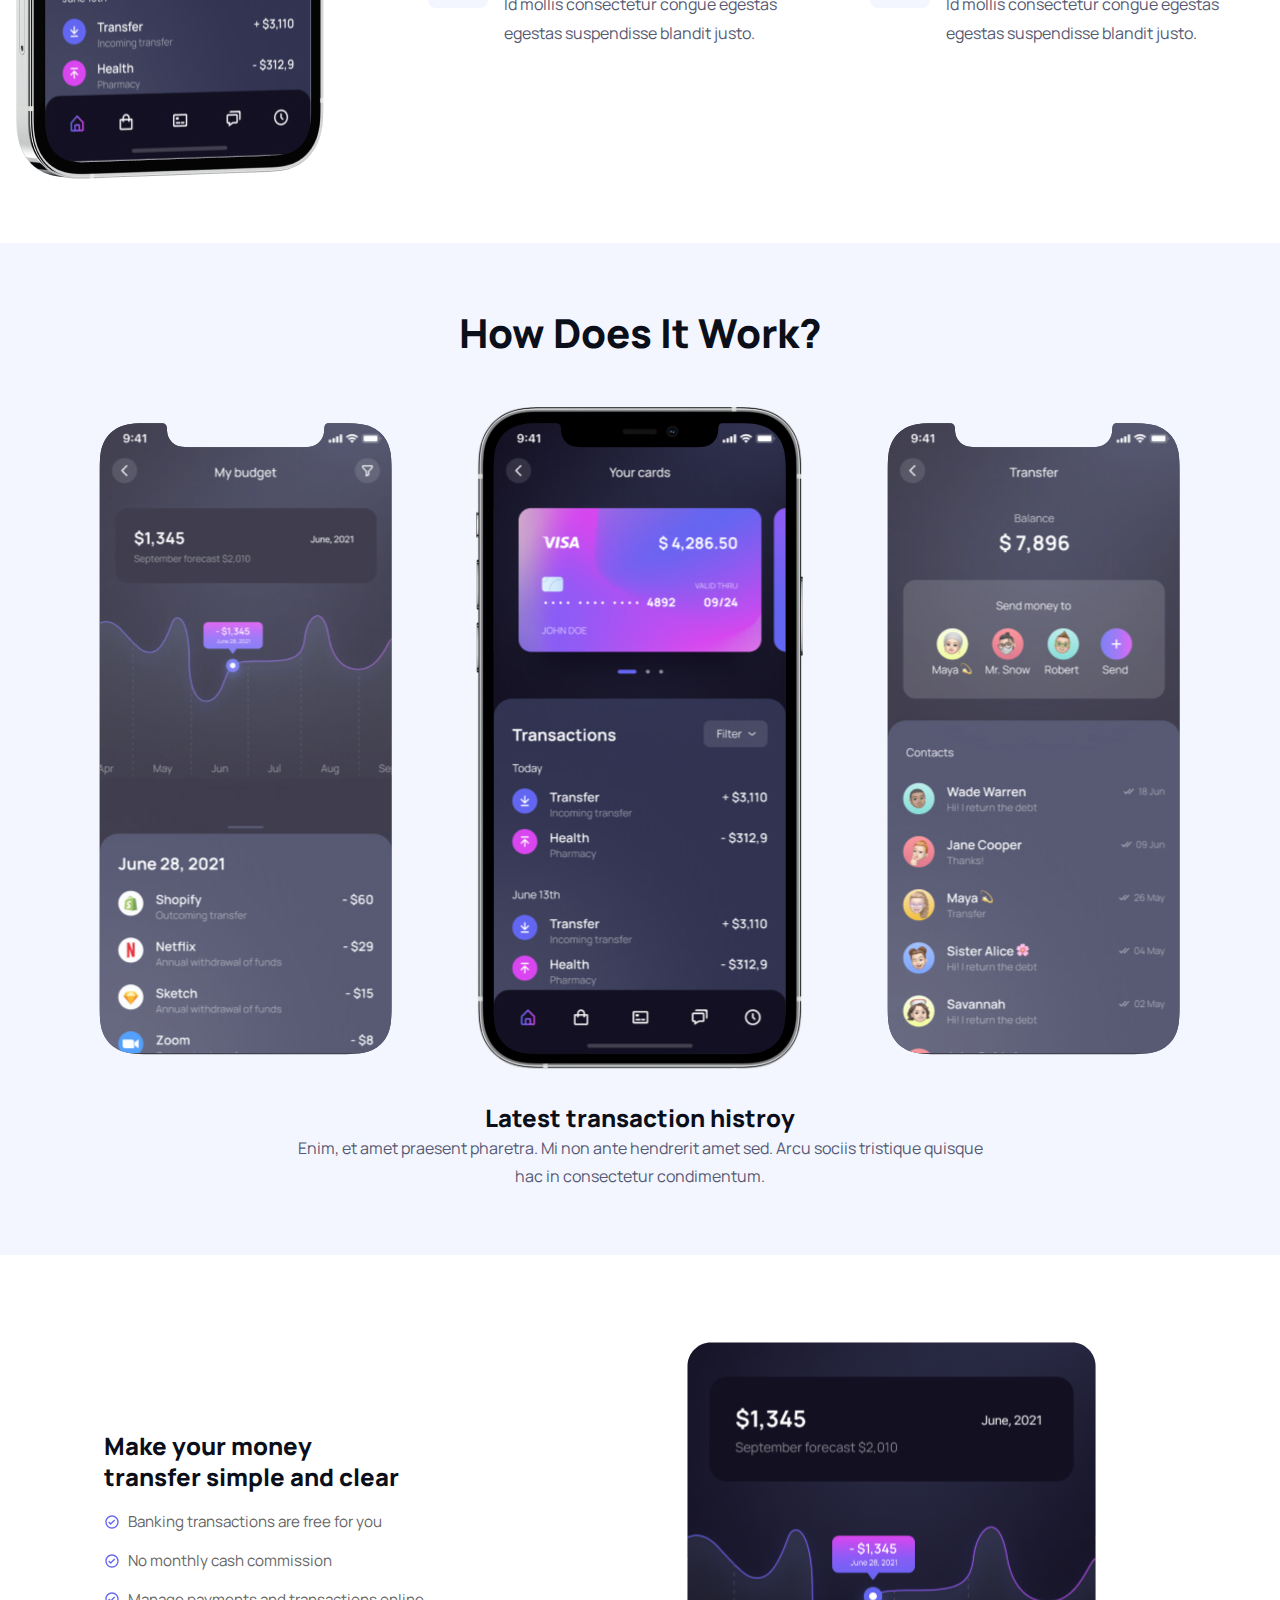
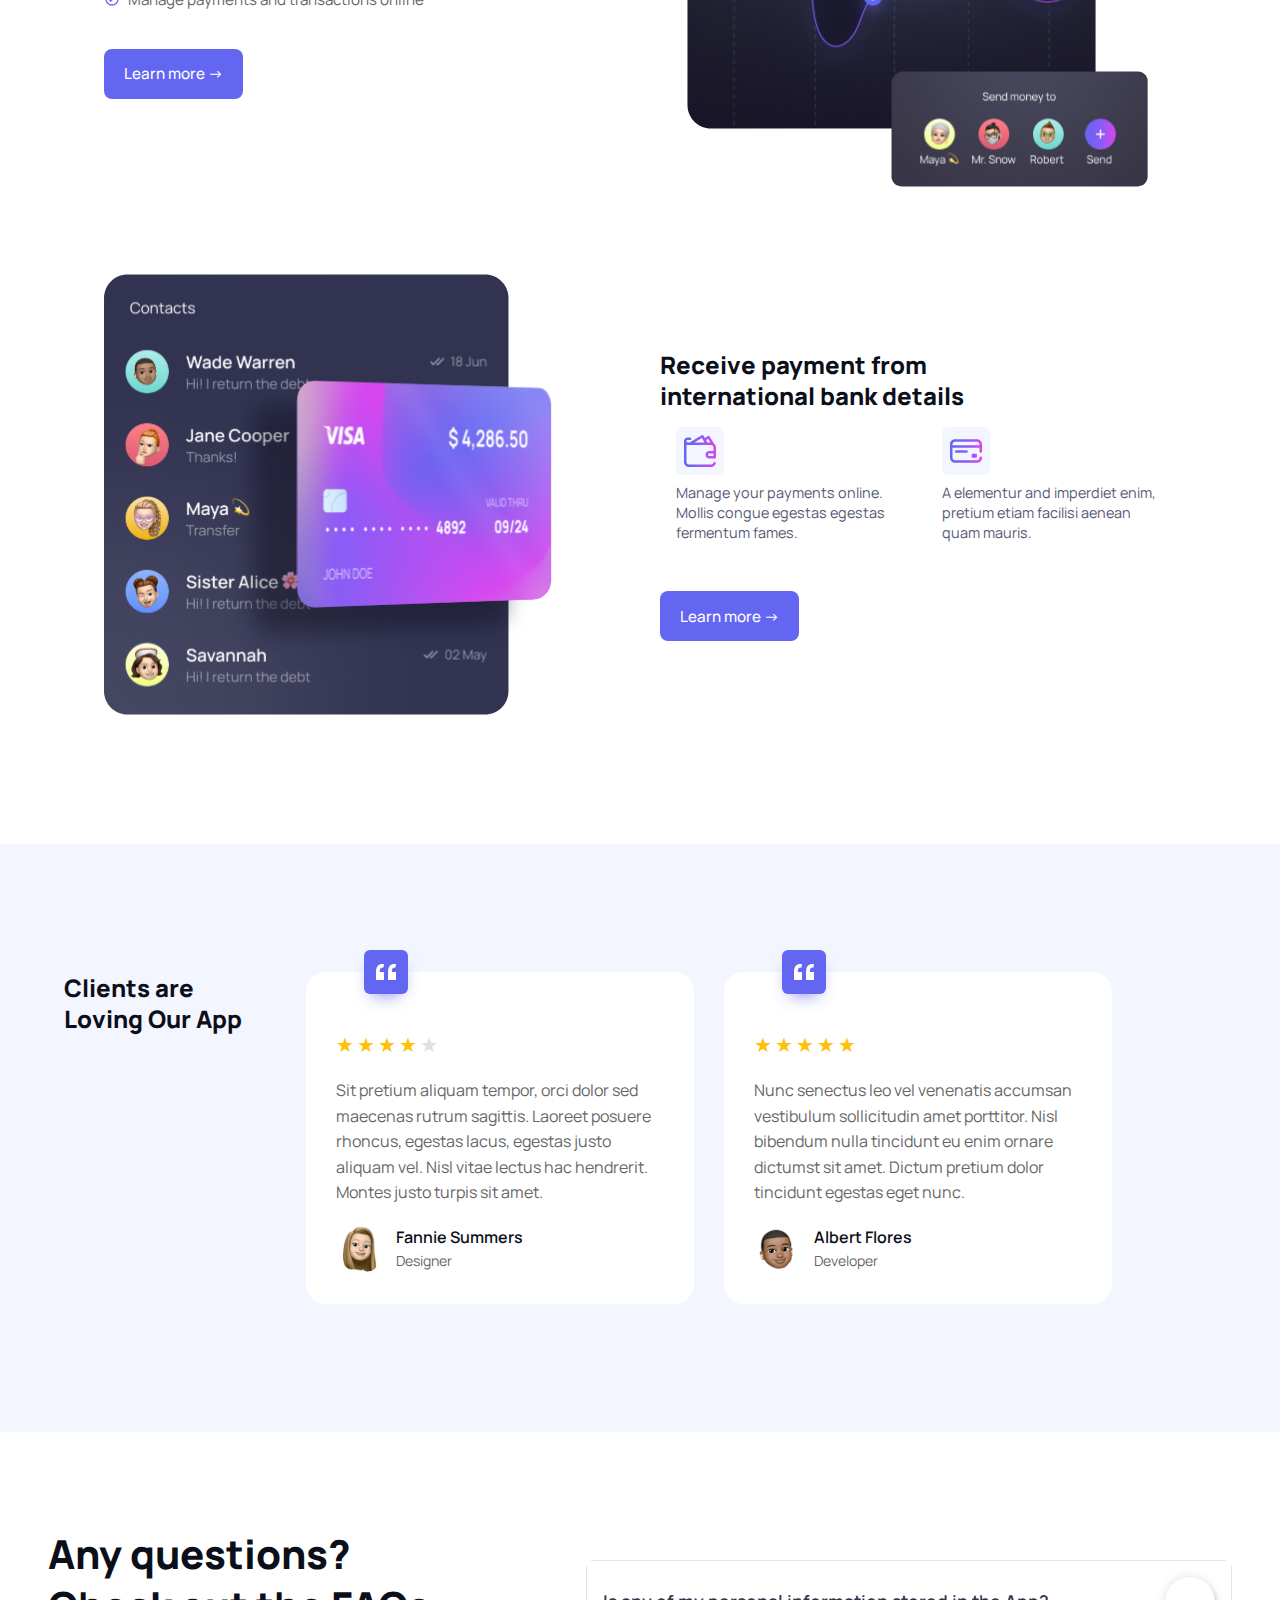
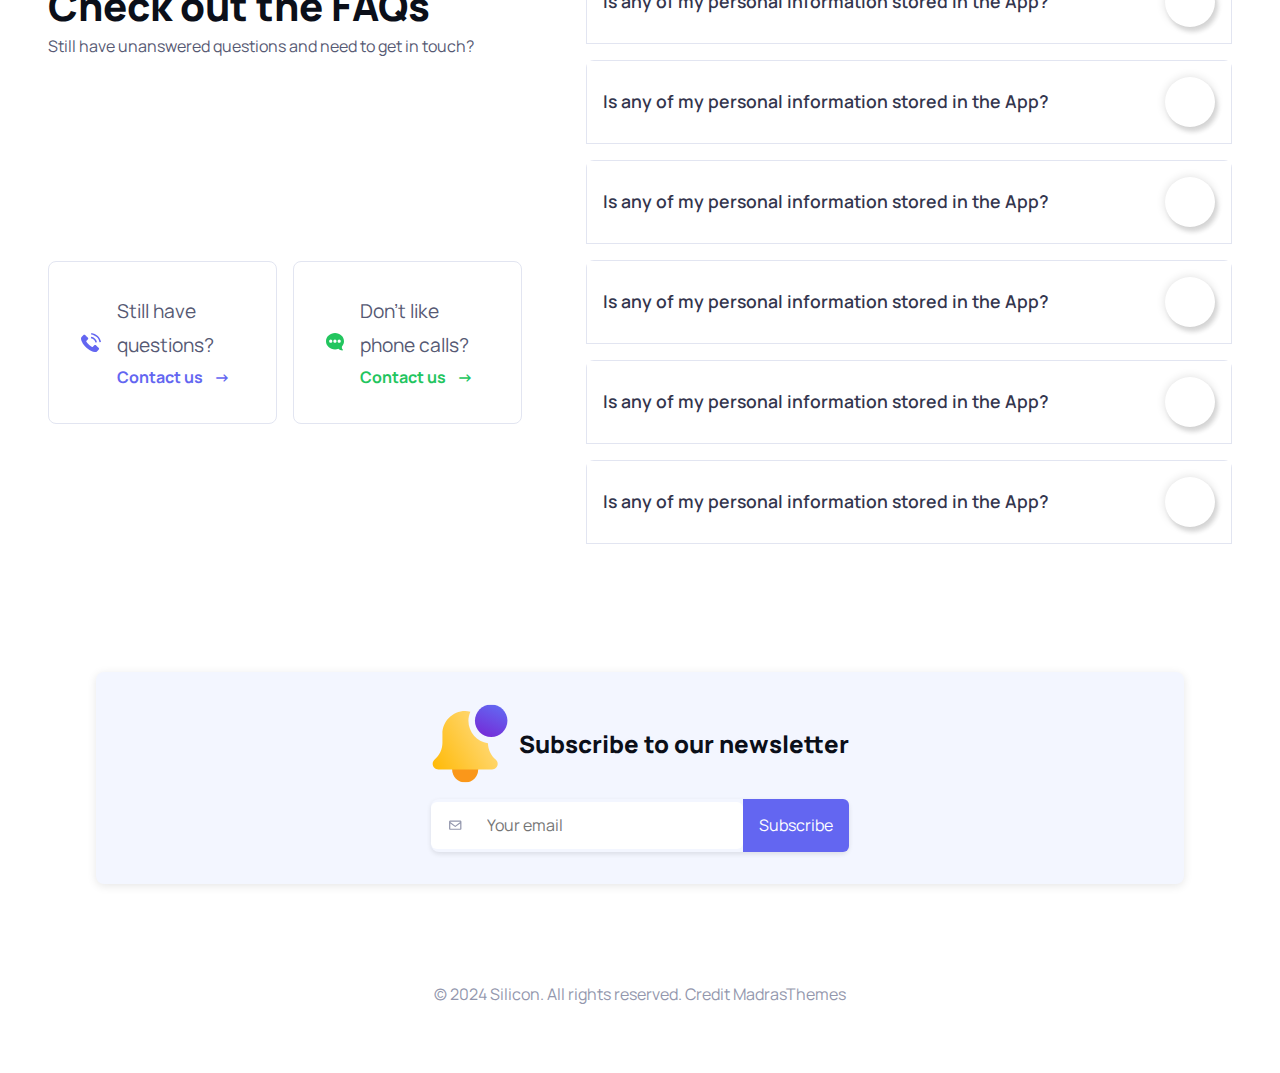
==== commit b8007dab: "latest update to Silicon Design" ====
--- a/index.html
+++ b/index.html
@@ -74,7 +74,6 @@
                         </a>
                         <span>Discover more</span>
                     </div>
-                    
                 </div>
 
                 <div class="phone-img-container">
@@ -179,12 +178,7 @@
                                 <p>Id mollis consectetur congue egestas egestas suspendisse blandit justo.</p>
                             </div>
                         </div>
-
-                        
-
-                    </div>
-
-
+                    </div>
                 </div>
             </div>
         </section>
@@ -211,9 +205,257 @@
                 <h3 class="h4"> Latest transaction histroy</h3>
                 <p>Enim, et amet praesent pharetra. Mi non ante hendrerit amet sed. Arcu sociis tristique quisque hac in consectetur condimentum.</p>
             </div>
-
-
-        </section>
+        </section>
+
+        <section class="features-desktop">
+
+            <div class="feature-container">
+              <div class="feature-content"> 
+                <h3 class="h4">Make your money<br>transfer simple and clear</h3>
+                <ul class="feature-list">
+                  <li>
+                    <img src="/images/icons/bx-check-circle.svg" class="tick-icon" alt="checkmark">
+                    Banking transactions are free for you
+                  </li>
+                  <li>
+                    <img src="/images/icons/bx-check-circle.svg" class="tick-icon" alt="checkmark">
+                    No monthly cash commission
+                  </li>
+                  <li>
+                    <img src="/images/icons/bx-check-circle.svg" class="tick-icon" alt="checkmark">
+                    Manage payments and transactions online
+                  </li>
+                </ul>
+                <button class="learn-more">Learn more →</button>
+              </div>
+              <div class="feature-image">
+                <img src="/images/top-right.svg" alt="Banking Dashboard Interface" class="interface-image">
+              </div>
+            </div>
+          
+
+            <div class="feature-container">
+              <div class="feature-image">
+                <img src="/images/bottom-left.svg" alt="Contacts and Card Interface" class="interface-image">
+              </div>
+              <div class="feature-content">
+                <h3 class="h4">Receive payment from<br>international bank details</h3>
+                <div class="info-cards">
+                  <div class="info-card">
+                    <img src="/images/icons/wallet.svg" class="info-icon" alt="Wallet Icon">
+                    <p>Manage your payments online. Mollis congue egestas egestas fermentum fames.</p>
+                  </div>
+                  <div class="info-card">
+                    <img src="/images/icons/credit-card.svg" class="info-icon" alt="Credit Card Icon">
+                    <p>A elementur and imperdiet enim, pretium etiam facilisi aenean quam mauris.</p>
+                  </div>
+                </div>
+                <button class="learn-more">Learn more →</button>
+              </div>
+            </div>
+        </section>
+
+        <section class="testimonials">
+            <div class="testimonials-container">
+              <div class="testimonials-content">
+                <h3 class="h4" class="section-title">Clients are<br>Loving Our App</h2>
+                
+                <div class="testimonials-grid">
+                  <div class="testimonial-card">
+                    <div class="quote-container">
+                      <img src="/images/icons/quotes.svg" alt="" class="quote-icon">
+                    </div>
+                    <div class="rating">
+                      <span class="star filled">★</span>
+                      <span class="star filled">★</span>
+                      <span class="star filled">★</span>
+                      <span class="star filled">★</span>
+                      <span class="star">★</span>
+                    </div>
+                    <p class="testimonial-text">
+                      Sit pretium aliquam tempor, orci dolor sed maecenas rutrum sagittis. Laoreet posuere rhoncus, egestas lacus, egestas justo aliquam vel. Nisl vitae lectus hac hendrerit. Montes justo turpis sit amet.
+                    </p>
+                    <div class="profile">
+                      <img src="/images/icons/fannie.svg" alt="Fannie Summers" class="profile-img">
+                      <div class="profile-info">
+                        <h4 class="profile-name">Fannie Summers</h4>
+                        <p class="profile-role">Designer</p>
+                      </div>
+                    </div>
+                  </div>
+          
+                  
+                  <div class="testimonial-card">
+                    <div class="quote-container">
+                      <img src="/images/icons/quotes.svg" alt="" class="quote-icon">
+                    </div>
+                    <div class="rating">
+                      <span class="star filled">★</span>
+                      <span class="star filled">★</span>
+                      <span class="star filled">★</span>
+                      <span class="star filled">★</span>
+                      <span class="star filled">★</span>
+                    </div>
+                    <p class="testimonial-text">
+                      Nunc senectus leo vel venenatis accumsan vestibulum sollicitudin amet porttitor. Nisl bibendum nulla tincidunt eu enim ornare dictumst sit amet. Dictum pretium dolor tincidunt egestas eget nunc.
+                    </p>
+                    <div class="profile">
+                      <img src="/images/icons/albert.svg" alt="Albert Flores" class="profile-img">
+                      <div class="profile-info">
+                        <h4 class="profile-name">Albert Flores</h4>
+                        <p class="profile-role">Developer</p>
+                      </div>
+                    </div>
+                  </div>
+                </div>
+              </div>
+            </div>
+        </section>
+
+        <section class= "faq-contact-container">
+            <div class="faq-section">
+                <div class="faq-header">
+                    <h2 class="h1">Any questions? Check out the FAQs</h2>
+                    <p> Still have unanswered questions and need to get in touch?</p>
+                </div>
+
+                <div class="faq-content">
+                    <div class="faq-item">
+                        <button class="faq-question">
+                        <span>Is any of my personal information stored in the App?</span>
+                        <i class="fa-solid fa-chevron-down"></i>
+                        </button>
+                        <div class="faq-answer">
+                        <p>
+                            Nunc duis id aenean gravida tincidunt eu, tempor ullamcorper. Viverra aliquam arcu, viverra et, cursus. Aliquet pretium cursus adipiscing gravida et consequat lobortis arcu velit. Nibh pharetra fermentum duis accumsan lectus non. Massa cursus molestie lorem scelerisque pellentesque. Nisi, enim, arcu purus gravida adipiscing euismod.
+                        </p>
+                        </div>
+                    </div>
+
+                    <div class="faq-item">
+                        <button class="faq-question">
+                        <span>Is any of my personal information stored in the App?</span>
+                        <i class="fa-solid fa-chevron-down"></i>
+                        </button>
+                        <div class="faq-answer">
+                        <p>
+                            Nunc duis id aenean gravida tincidunt eu, tempor ullamcorper. Viverra aliquam arcu, viverra et, cursus. Aliquet pretium cursus adipiscing gravida et consequat lobortis arcu velit. Nibh pharetra fermentum duis accumsan lectus non. Massa cursus molestie lorem scelerisque pellentesque. Nisi, enim, arcu purus gravida adipiscing euismod.
+                        </p>
+                        </div>
+                    </div>
+                
+                    <div class="faq-item">
+                        <button class="faq-question">
+                        <span>Is any of my personal information stored in the App?</span>
+                        <i class="fa-solid fa-chevron-down"></i>
+                        </button>
+                        <div class="faq-answer">
+                        <p>
+                            Nunc duis id aenean gravida tincidunt eu, tempor ullamcorper. Viverra aliquam arcu, viverra et, cursus. Aliquet pretium cursus adipiscing gravida et consequat lobortis arcu velit. Nibh pharetra fermentum duis accumsan lectus non. Massa cursus molestie lorem scelerisque pellentesque. Nisi, enim, arcu purus gravida adipiscing euismod.
+                        </p>
+                        </div>
+                    </div>
+
+                    <div class="faq-item">
+                        <button class="faq-question">
+                        <span>Is any of my personal information stored in the App?</span>
+                        <i class="fa-solid fa-chevron-down"></i>
+                        </button>
+                        <div class="faq-answer">
+                        <p>
+                            Nunc duis id aenean gravida tincidunt eu, tempor ullamcorper. Viverra aliquam arcu, viverra et, cursus. Aliquet pretium cursus adipiscing gravida et consequat lobortis arcu velit. Nibh pharetra fermentum duis accumsan lectus non. Massa cursus molestie lorem scelerisque pellentesque. Nisi, enim, arcu purus gravida adipiscing euismod.
+                        </p>
+                        </div>
+                    </div>
+
+
+                    <div class="faq-item">
+                        <button class="faq-question">
+                        <span>Is any of my personal information stored in the App?</span>
+                        <i class="fa-solid fa-chevron-down"></i>
+                        </button>
+                        <div class="faq-answer">
+                        <p>
+                            Nunc duis id aenean gravida tincidunt eu, tempor ullamcorper. Viverra aliquam arcu, viverra et, cursus. Aliquet pretium cursus adipiscing gravida et consequat lobortis arcu velit. Nibh pharetra fermentum duis accumsan lectus non. Massa cursus molestie lorem scelerisque pellentesque. Nisi, enim, arcu purus gravida adipiscing euismod.
+                        </p>
+                        </div>
+                    </div>
+
+                    <div class="faq-item">
+                        <button class="faq-question">
+                        <span>Is any of my personal information stored in the App?</span>
+                        <i class="fa-solid fa-chevron-down"></i>
+                        </button>
+                        <div class="faq-answer">
+                        <p>
+                            Nunc duis id aenean gravida tincidunt eu, tempor ullamcorper. Viverra aliquam arcu, viverra et, cursus. Aliquet pretium cursus adipiscing gravida et consequat lobortis arcu velit. Nibh pharetra fermentum duis accumsan lectus non. Massa cursus molestie lorem scelerisque pellentesque. Nisi, enim, arcu purus gravida adipiscing euismod.
+                        </p>
+                        </div>
+                    </div>
+
+                    
+                </div>
+                
+                <div class="contact">
+                    <div class="contact-us">
+                        <a href="#" class="btn btn-primary">
+                            <span>Contact us now</span>
+                        </a>
+                    </div>
+    
+                    <div class="call-message">
+                        <div class="card">
+                            <div class="icon">
+                                <img src="/images/icons/phone.svg" alt="">
+                            </div>
+                            <div class="text">
+                                <p>Still have questions?</p>
+                                <a href="#" class="contact-link">Contact us <span class="arrow">→</span></a>
+                            </div>
+                        </div>
+                    
+                        <div class="card">
+                            <div class="icon">
+                                <img src="/images/icons/message.svg" alt="">
+                            </div>
+                            <div class="text">
+                                <p>Don't like phone calls?</p>
+                                <a href="#" class="contact-link green">Contact us <span class="arrow">→</span></a>
+                            </div>
+                        </div>
+                    </div>
+                </div>
+            </div>
+
+            
+         </section>
+
+        <section class="subscribe">
+            <div class="subscribe-container">
+                <div class="subscribe-heading">
+                    <div class="icon">
+                        <img src="/images/icons/notification.svg" alt="Notification bell" />
+                    </div>
+                    <h3 class="h4">Subscribe to our newsletter</h3>
+                </div>
+                <form class="subscribe-form">
+                    <div class="email-input-container">
+                        <span class="input-icon">
+                            <img src="/images/icons/email.svg" alt="Email Icon" />
+                        </span>
+                        <input type="email" placeholder="Your email" required>
+                    </div>
+                    <button type="submit">Subscribe</button>
+                </form>
+            </div>
+        </section>
+
+        <section class="footnote">
+            <p>© 2024 Silicon. All rights reserved. 
+                Credit MadrasThemes</p>
+        </section>
+        
+
 
     </main>
 
--- a/styles.css
+++ b/styles.css
@@ -37,7 +37,6 @@
 }
 
 .dark{
-    
     --clr-bg: var(--clr-gray-900);
     --clr-bg-100: rgba(255, 255, 255, 0.04);
     --clr-text-body: var(255, 255, 255, 0.7);
@@ -47,8 +46,7 @@
     --white-to-gray: var(255, 255, 255, 0.5);
     --clr-market-btn: var(--clr-gray-100);
     color-scheme: dark;
-
-
+    --clr-info-icon-bg: #4c4d84;
     .show-light {display: none;}
     .show-dark{display: block;}
 }
@@ -186,11 +184,10 @@
 .btn-white{
     background-color: var(--white-to-gray);
     color: var(--clr-navigation-text);
-
     box-shadow: 0 0 10px #00000022, 3px 5px 4px #0000001f;
     &:hover,
     &:focus-visible {
-        background-color: hsl(from var(--white-to-gray) h s calc(1 - 10));
+        
     }
 
 }
@@ -228,6 +225,7 @@
         inset:0;
         background-color: var(--clr-gray-600);
         border-radius: 100vw;
+        transition: all 250ms;
     }
 
     .slider::after{
@@ -297,9 +295,12 @@
     }
 
     p {
+        color: var(--clr-text-navigation);
         font-weight: 600;
     }
+
     .menu-btn {
+        padding-right: 0;
         display: none;
         background-color: transparent;
         border: 0;
@@ -394,6 +395,9 @@
 
 /*SHOWCASE START*/
 .showcase {
+
+    padding-inline: 6rem;
+    
     padding-top: 6rem;
     text-align: center;
     background-color: var(--clr-bg);
@@ -402,6 +406,10 @@
 
     .content{
         padding-bottom: 3rem;
+    }
+
+    i{
+        color: var(--clr-gray-800);
     }
     .market-btns{
         display: flex;
@@ -522,7 +530,7 @@
 
     }
 
-    @media (width > 768px){
+    @media (width < 768px){
         display: block;
         .logo-card:nth-last-of-type(-n+2){
             /* background-color: red; */
@@ -610,8 +618,6 @@
     background-color: var(--clr-bg-100);
     text-align: center;
 
-
-
     .carousel{
         display: flex;
         justify-content: space-evenly;
@@ -620,10 +626,10 @@
     .text{
         max-width: 70ch;
         margin-inline: auto;
+        margin-top: 2rem;
     }
 
     @media (width < 768px) {
-
         .carousel-item:first-of-type,
         .carousel-item:last-of-type {
             display: none;
@@ -632,6 +638,609 @@
 }
 
 /* CAROUSAL END */
+
+/* FEATURES-DESKTOP START */
+.features-desktop {
+
+    @media (width < 768px){
+        display: none;
+    }
+    max-width: 1200px;
+    margin: 0 auto;
+    padding: 4rem 4rem;
+
+  
+  .feature-container {
+    display: grid;
+    grid-template-columns: 1fr 1fr;
+    gap: 2.5rem;
+    margin-bottom: 2.5rem;
+    align-items: center;
+  }
+  
+  .feature-content h2 {
+    font-size: 2rem; 
+    margin-bottom: 1.25rem;
+    line-height: 1.2;
+    color: #1a1a1a;
+  }
+  
+  .feature-list {
+    margin-top: 1rem;
+    list-style: none;
+    padding: 0;
+    margin-bottom: 1.25rem; /* Reduced from 30px */
+  }
+  
+  .feature-list li {
+    display: flex;
+    align-items: center;
+    margin-bottom: 0.7rem;
+    color: #666;
+    font-size: 0.95rem;
+  }
+  
+  .tick-icon {
+    width: 1rem; 
+    height: 1rem;
+    margin-right: 8px;
+  }
+  
+  .learn-more {
+    margin-top: 1rem;
+    background: var(--clr-primary);
+    color: white;
+    border: none;
+    padding: 0.7rem 1.25rem;
+    border-radius: 0.5rem;
+    cursor: pointer;
+    font-weight: 500;
+    font-size: 0.95rem;
+  }
+  
+  .learn-more:hover {
+    background-color: hsl(from var(--white-to-gray) h s calc(1 - 10));
+    
+  }
+  
+  .feature-image {
+    position: relative;
+  }
+  
+  .interface-image {
+    width: 100%;
+    height: auto;
+    border-radius: 1rem;
+  }
+  
+  .info-cards {
+    display: grid;
+    grid-template-columns: 1fr 1fr;
+    gap: 1rem;
+    margin-bottom: 1rem;
+  }
+  
+  .info-card {
+    background: var(--clr-bg);
+    padding: 1rem;
+    border-radius: --br-l;
+    display: flex;
+    flex-direction: column;
+    gap: 0.5rem; 
+  }
+  
+  .info-card p {
+    font-size: 0.9rem;
+    line-height: 1.4; 
+    margin: 0;
+  }
+  
+  .info-icon {
+    width: 32px; 
+    height: 32px; 
+    
+    padding: 0.5rem; 
+    border-radius: var(--br-m);
+    box-sizing: content-box;
+
+    background-color: var(--clr-logo-bg);
+
+  }
+  
+  @media (max-width: 768px) {
+    .feature-container {
+      grid-template-columns: 1fr;
+      gap: 2rem;
+    }
+    
+    .feature-image {
+      order: -1;
+    }
+    
+    .info-cards {
+      grid-template-columns: 1fr;
+    }
+  }
+}
+/* FEATURES-DESKTOP END */
+
+
+/* TESTIMONIALS START */
+.testimonials{
+    padding: 4rem 0;
+    background-color: var(--clr-bg-100);
+
+    .testimonials-container {
+        margin: 0 auto;
+        padding: 4rem;
+      }
+      
+      .testimonials-content {
+        display: flex;
+        align-items: flex-start;
+        gap: 4rem;
+      }
+      
+      .section-title {
+        font-size: 2.5rem;
+        font-weight: bold;
+        color: #1A1A1A;
+        line-height: 1.2;
+        flex-basis: 30%;
+        margin: 0;
+      }
+      
+      .testimonials-grid {
+        display: grid;
+        grid-template-columns: repeat(2, 1fr);
+        gap: 30px;
+        flex-basis: 70%;
+      }
+      
+      .testimonial-card {
+        background: var(--clr-bg);
+        border-radius: 20px;
+        padding: 30px;
+        position: relative;
+      }
+      
+      .quote-container {
+        position: absolute;
+        top: -1.5rem;
+        left: 3rem;
+      }
+      
+      .quote-icon {
+        width: 4rem;
+        height: 4rem;
+        border-radius: var(--br-m);
+      }
+      
+      .rating {
+        margin-top: 25px;
+        margin-bottom: 15px;
+      }
+      
+      .star {
+        color: #E0E0E0;
+        font-size: 20px;
+      }
+      
+      .star.filled {
+        color: #FFC107;
+      }
+      
+      .testimonial-text {
+        color: #666666;
+        line-height: 1.6;
+        margin-bottom: 20px;
+        font-size: 1rem;
+      }
+      
+      .profile {
+        display: flex;
+        align-items: center;
+        gap: 12px;
+      }
+      
+      .profile-img {
+        width: 48px;
+        height: 48px;
+        border-radius: 50%;
+        object-fit: cover;
+      }
+      
+      .profile-info {
+        display: flex;
+        flex-direction: column;
+      }
+      
+      .profile-name {
+        font-weight: 600;
+        margin: 0;
+        font-size: 1rem;
+      }
+      
+      .profile-role {
+        color: #666666;
+        margin: 0;
+        font-size: 0.875rem;
+      }
+      
+
+      
+      @media (width < 768px) {
+        display: none;
+      }
+}
+/* TESTIMONIALS END */
+
+
+.faq-contact-container{
+    margin: 0 auto;
+    padding: 2rem;
+
+    .faq-section{
+        display: grid;
+        gap: 2rem;
+    }
+
+    .faq-header{
+        text-align: center;
+    }
+
+    @media (min-width: 1024px) {
+        .faq-section {
+            grid-template-columns: 40% 60%;
+            grid-template-areas: 
+                "header content"
+                "contact content";
+            align-items: start;
+        }
+
+        .faq-header {
+            text-align: left;
+            grid-area: header;
+        }
+
+        .faq-content {
+            grid-area: content;
+            grid-row: 1 / span 2;
+            padding: 2rem;
+        }
+
+        .contact-options {
+            grid-area: contact;
+            margin-top: 2rem;
+        }
+    }
+
+    @media (width < 1024px) {
+        .faq-section {
+            grid-template-areas: 
+                "header"
+                "content"
+                "contact";
+        }
+
+        .faq-header {
+            grid-area: header;
+        }
+
+        .faq-content {
+            grid-area: content;
+        }
+
+        .contact-options {
+            grid-area: contact;
+            margin-top: 2rem;
+        }
+    }
+}
+
+
+
+
+/* FAQ START */
+.faq-section {
+    background-color: var(--clr-bg);
+        margin: 0 auto;
+        padding: 1rem;
+        padding-top: 4rem;
+
+  .faq-question {
+    width: 100%;
+    display: flex;
+    justify-content: space-between;
+    align-items: center;
+    background-color: var(--clr-bg);
+    border: none;
+    padding: 1rem;
+    border: 1px solid var(--clr-gray-300);
+    font-size: 1.1rem;
+    font-weight: bold;
+    cursor: pointer;
+    outline: none;
+    transition: background-color 0.3s ease;
+    text-align: left;
+    color: var(--clr-navigation-text);
+    font-weight: 600;
+    i{
+        transition: transform 0.3s ease;
+        background-color: var(--clr-bg);
+    }
+  }
+
+  i{
+    color: var(--clr-navigation-text);
+    box-shadow: 0 0 10px #00000022, 3px 5px 4px #0000001f;
+    &:hover,
+    &:focus-visible {
+        color: #fff;
+        color: var(--clr-gray-500);
+        background-color: hsl(from var(--white-to-gray) h s calc(1 - 10));
+    }
+    display: flex;
+    width: 50px;
+    aspect-ratio: 1;
+    border-radius: 50%;
+    align-items: center;
+    justify-content: center;
+    text-decoration: none;
+    background-color: transparent;
+    border: 0;
+    cursor: pointer;
+}
+
+  
+  
+  .faq-question.active{
+    background-color: #FFF;
+    i{
+        transform: rotate(180deg);
+        background-color: #6366F1;
+    }
+  }
+  
+
+  .faq-answer {
+    text-align: left;
+    max-height: 0;
+    line-height: 1.6;
+    overflow: hidden;
+    transition: max-height 0.3s ease;
+    padding: 0.5rem 1rem;
+  }
+  
+  .faq-answer p {
+    margin: 0;
+    padding: 0.5rem;
+  }
+  
+
+  .faq-answer.active {
+    max-height: 200px;
+  }
+  .faq-question:hover {
+    background-color: var(--clr-bg-100);
+  }
+
+  .faq-item{
+  border-radius: 0.5rem;
+  overflow: hidden;
+  }
+}
+/* FAQ END */
+
+
+/* CONTACT START */
+.contact{
+    margin: 2rem auto;
+
+    display: flex;
+    align-items: center;
+    flex-direction: column;
+    .btn-primary {
+        padding: 0.75rem;
+        width: 162px;
+        height: 49px;
+    }
+    
+    .contact-us a{
+        display: flex;
+        justify-content: center;
+        align-items: center;
+        margin-block: 1rem;
+        margin: auto;
+        margin-block: 1rem;
+    }
+
+    .call-message{
+        display: none;
+    }
+      @media (width > 768px){
+        .contact-us{
+            display: none;
+        }
+
+        .call-message{
+            display: flex;
+            justify-content: space-around;
+            gap: 1rem;
+            align-items: stretch;
+            
+
+            .card {
+                
+                border: 1px solid var(--clr-gray-300);
+                flex: 1;
+                border-radius: var(--br-l);
+                padding: 2rem;
+                display: flex;
+                align-items: center;
+                gap: 1rem;
+            }
+            
+            .icon {
+                font-size: 2rem;
+            }
+            
+            .text {
+                display: flex;
+                flex-direction: column;
+            }
+            
+            p {
+                margin: 0;
+                font-size: 1.2rem;
+            }
+            
+            .contact-link {
+                color: var(--clr-primary);
+                font-weight: bold;
+                text-decoration: none;
+            }
+            
+            .contact-link.green {
+                color: #22C55E;
+            }
+            
+            .arrow {
+                font-weight: bold;
+                margin-left: 0.5rem;
+            }
+            
+            
+            .contact-link:hover .arrow {
+                transform: translateX(5px);
+                transition: transform 0.3s ease;
+            }
+        }
+        
+    }
+}
+/* CONTACT END */
+
+
+
+
+
+
+
+
+
+
+
+
+
+
+
+
+/* SUBSCRIBE START */
+.subscribe {
+    padding: 2rem;
+    display: flex;
+    justify-content: center;
+    align-items: center;
+    background-color: var(--clr-bg-100);
+    border-radius: var(--br-l);
+    box-shadow: 0 2px 10px rgba(0, 0, 0, 0.1);
+    width: 85%;
+    margin: 2rem auto;
+
+
+
+
+.subscribe-heading {
+    display: flex;
+    align-items: center;
+    margin-bottom: 1rem;
+}
+
+.subscribe-heading .icon {
+    margin-right: 10px;
+}
+
+.subscribe-heading h2 {
+    font-size: 1.5rem;
+    color: var(--clr-gray-800);
+}
+
+
+.subscribe-form {
+    padding: 0;
+    display: flex;
+    justify-content: space-between;
+    align-items: center;
+    width: 100%;
+    background-color: var(--clr-bg-100);
+
+    border-radius: 8px;
+    box-shadow: 0 2px 5px rgba(0, 0, 0, 0.1);
+}
+
+
+.email-input-container {
+    background-color: var(--clr-bg);
+    border-radius: var(--br-m);
+    display: flex;
+    align-items: center;
+    flex-grow: 1;
+}
+
+.email-input-container .input-icon {
+    padding: 1rem;
+}
+
+.email-input-container input[type="email"] {
+    color: var(--clr-gray-800);
+    border: none;
+    outline: none;
+    font-size: 1rem;
+    width: 100%;
+    padding: 0.5rem;
+    border-radius: 8px;
+    background-color: transparent;
+}
+
+/* Button styling */
+.subscribe-form button {
+    padding: 0.75rem 1rem;
+    background-color: var(--clr-primary);
+    color: white;
+    border: none;
+    border-top-right-radius: var(--br-m);
+    border-bottom-right-radius: var(--br-m);
+    cursor: pointer;
+    transition: background-color 0.3s;
+}
+
+.subscribe-form{
+    button{
+        &:hover,
+        &:focus-visible {
+        background-color: hsl(from var(--white-to-gray) h s calc(1 - 10));
+    }
+    }
+}
+}
+
+/* SUBSCRIBE END */
+
+.footnote{
+    padding-block: var(--section-spacing);
+    text-align: center;
+    color: var(--clr-gray-600);
+    margin: auto;
+    font-weight: 400;
+}
+
+
+
+
+
+
+
 
 /* Animation */
 
